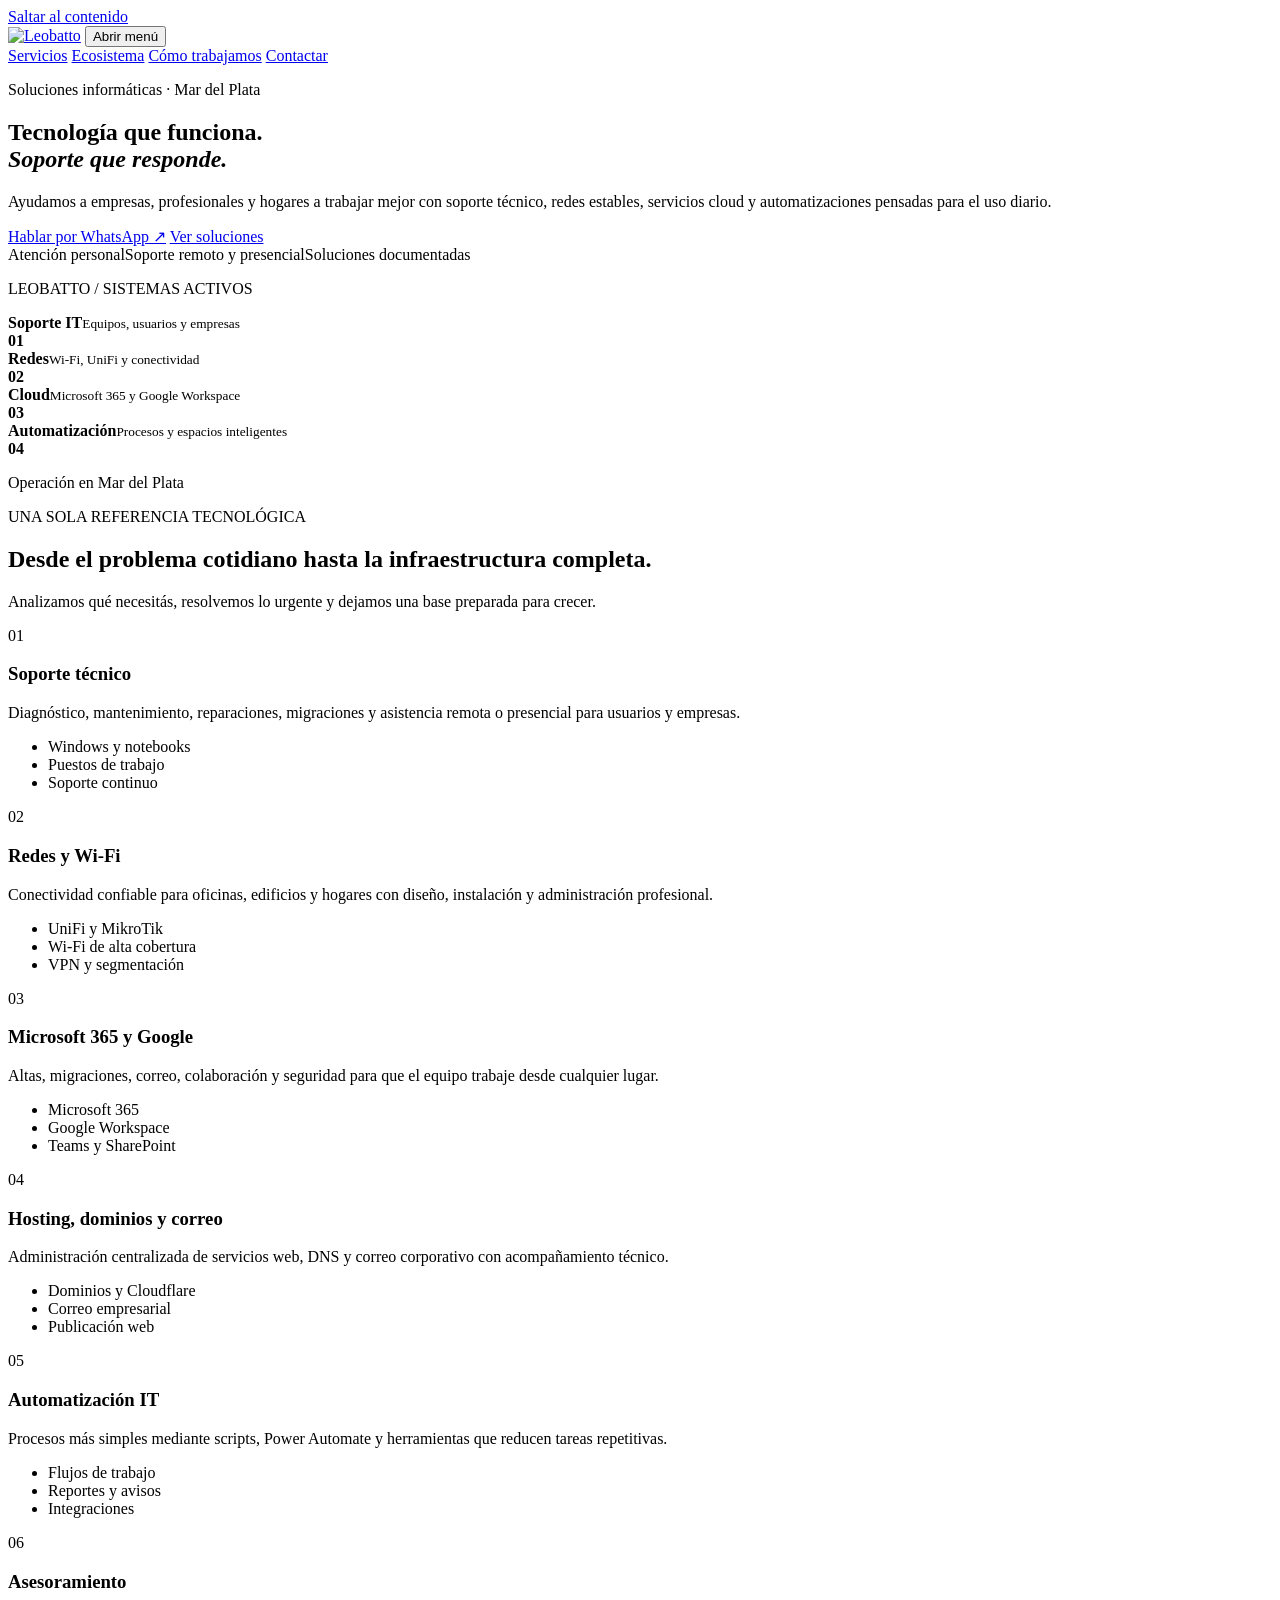
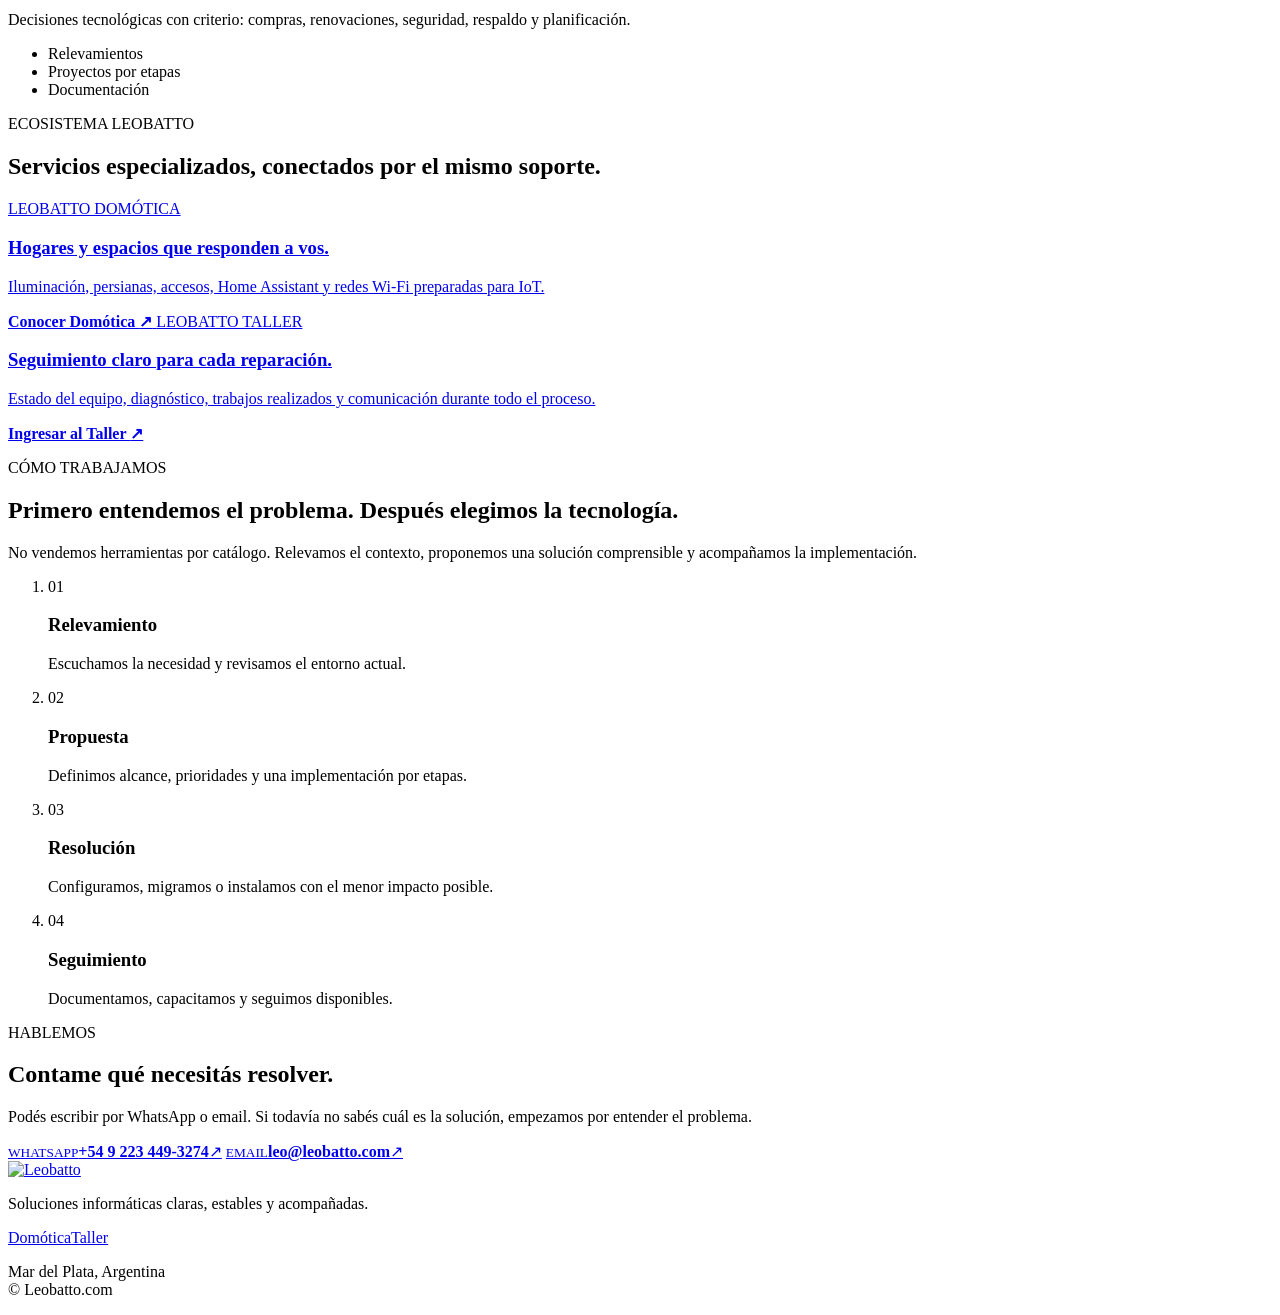
==== index.html @ 21439d36 "Initialize Leobatto.com website" ====
<!doctype html>
<html lang="es-AR">
<head>
  <meta charset="utf-8">
  <meta name="viewport" content="width=device-width, initial-scale=1">
  <title>Soporte informático en Mar del Plata | Leobatto.com</title>
  <meta name="description" content="Soporte informático, redes, Wi‑Fi, Microsoft 365, Google Workspace, hosting y automatización para empresas y profesionales en Mar del Plata.">
  <meta name="robots" content="index, follow, max-image-preview:large, max-snippet:-1">
  <meta name="theme-color" content="#07111f">
  <link rel="canonical" href="https://leobatto.com/">
  <meta property="og:locale" content="es_AR">
  <meta property="og:type" content="website">
  <meta property="og:site_name" content="Leobatto.com">
  <meta property="og:title" content="Soporte informático en Mar del Plata | Leobatto.com">
  <meta property="og:description" content="Soluciones IT claras, estables y acompañadas: soporte, redes, nube, seguridad y automatización.">
  <meta property="og:url" content="https://leobatto.com/">
  <link rel="icon" type="image/jpeg" href="/assets/logo-leobatto.jpg">
  <link rel="preconnect" href="https://fonts.googleapis.com">
  <link rel="preconnect" href="https://fonts.gstatic.com" crossorigin>
  <link href="https://fonts.googleapis.com/css2?family=Manrope:wght@400;500;600;700;800&family=Space+Grotesk:wght@500;600;700&display=swap" rel="stylesheet">
  <link rel="stylesheet" href="assets/styles.css">
  <script type="application/ld+json">
  {
    "@context":"https://schema.org",
    "@graph":[
      {
        "@type":"Organization",
        "@id":"https://leobatto.com/#organization",
        "name":"Leobatto.com Soluciones Informáticas",
        "url":"https://leobatto.com/",
        "logo":{"@type":"ImageObject","url":"https://leobatto.com/assets/logo-leobatto.jpg","width":516,"height":421},
        "email":"leo@leobatto.com",
        "telephone":"+54 9 223 449-3274",
        "areaServed":{"@type":"City","name":"Mar del Plata"},
        "contactPoint":{"@type":"ContactPoint","telephone":"+54 9 223 449-3274","email":"leo@leobatto.com","contactType":"soporte y ventas","availableLanguage":"Spanish"}
      },
      {
        "@type":"WebSite",
        "@id":"https://leobatto.com/#website",
        "url":"https://leobatto.com/",
        "name":"Leobatto.com",
        "inLanguage":"es-AR",
        "publisher":{"@id":"https://leobatto.com/#organization"}
      },
      {
        "@type":"Service",
        "@id":"https://leobatto.com/#it-service",
        "name":"Soporte informático y soluciones IT en Mar del Plata",
        "serviceType":["Soporte técnico","Redes y Wi-Fi","Microsoft 365","Google Workspace","Hosting y dominios","Automatización IT"],
        "provider":{"@id":"https://leobatto.com/#organization"},
        "areaServed":{"@type":"City","name":"Mar del Plata"}
      }
    ]
  }
  </script>
</head>
<body>
  <a class="skip-link" href="#contenido">Saltar al contenido</a>
  <header class="site-header">
    <a class="brand" href="#inicio" aria-label="Leobatto.com, inicio"><img src="assets/logo-leobatto.jpg" width="516" height="421" alt="Leobatto"></a>
    <button class="menu-button" type="button" aria-expanded="false" aria-controls="nav"><span></span><span></span><span></span><span class="sr-only">Abrir menú</span></button>
    <nav id="nav" aria-label="Navegación principal">
      <a href="#servicios">Servicios</a>
      <a href="#ecosistema">Ecosistema</a>
      <a href="#metodo">Cómo trabajamos</a>
      <a class="nav-contact" href="#contacto">Contactar</a>
    </nav>
  </header>

  <main id="contenido">
    <section class="hero" id="inicio">
      <div class="hero-grid" aria-hidden="true"></div>
      <div class="signal signal-one" aria-hidden="true"></div>
      <div class="signal signal-two" aria-hidden="true"></div>
      <div class="container hero-layout">
        <div class="hero-copy">
          <p class="eyebrow"><span></span> Soluciones informáticas · Mar del Plata</p>
          <h1>Tecnología que funciona.<br><em>Soporte que responde.</em></h1>
          <p>Ayudamos a empresas, profesionales y hogares a trabajar mejor con soporte técnico, redes estables, servicios cloud y automatizaciones pensadas para el uso diario.</p>
          <div class="hero-actions">
            <a class="button primary" href="https://wa.me/5492234493274?text=Hola%20Leo%2C%20necesito%20asesoramiento%20inform%C3%A1tico." target="_blank" rel="noopener noreferrer">Hablar por WhatsApp <span>↗</span></a>
            <a class="button secondary" href="#servicios">Ver soluciones</a>
          </div>
          <div class="hero-trust"><span>Atención personal</span><span>Soporte remoto y presencial</span><span>Soluciones documentadas</span></div>
        </div>
        <aside class="status-panel" aria-label="Áreas de servicio">
          <p class="panel-label">LEOBATTO / SISTEMAS ACTIVOS</p>
          <div class="status-row"><span class="status-dot"></span><div><strong>Soporte IT</strong><small>Equipos, usuarios y empresas</small></div><b>01</b></div>
          <div class="status-row"><span class="status-dot"></span><div><strong>Redes</strong><small>Wi‑Fi, UniFi y conectividad</small></div><b>02</b></div>
          <div class="status-row"><span class="status-dot"></span><div><strong>Cloud</strong><small>Microsoft 365 y Google Workspace</small></div><b>03</b></div>
          <div class="status-row"><span class="status-dot"></span><div><strong>Automatización</strong><small>Procesos y espacios inteligentes</small></div><b>04</b></div>
          <p class="panel-footer"><span></span> Operación en Mar del Plata</p>
        </aside>
      </div>
    </section>

    <section class="section services" id="servicios">
      <div class="container">
        <div class="section-heading"><p class="eyebrow dark">UNA SOLA REFERENCIA TECNOLÓGICA</p><h2>Desde el problema cotidiano hasta la infraestructura completa.</h2><p>Analizamos qué necesitás, resolvemos lo urgente y dejamos una base preparada para crecer.</p></div>
        <div class="service-grid">
          <article class="service-card featured"><span>01</span><h3>Soporte técnico</h3><p>Diagnóstico, mantenimiento, reparaciones, migraciones y asistencia remota o presencial para usuarios y empresas.</p><ul><li>Windows y notebooks</li><li>Puestos de trabajo</li><li>Soporte continuo</li></ul></article>
          <article class="service-card"><span>02</span><h3>Redes y Wi‑Fi</h3><p>Conectividad confiable para oficinas, edificios y hogares con diseño, instalación y administración profesional.</p><ul><li>UniFi y MikroTik</li><li>Wi‑Fi de alta cobertura</li><li>VPN y segmentación</li></ul></article>
          <article class="service-card"><span>03</span><h3>Microsoft 365 y Google</h3><p>Altas, migraciones, correo, colaboración y seguridad para que el equipo trabaje desde cualquier lugar.</p><ul><li>Microsoft 365</li><li>Google Workspace</li><li>Teams y SharePoint</li></ul></article>
          <article class="service-card"><span>04</span><h3>Hosting, dominios y correo</h3><p>Administración centralizada de servicios web, DNS y correo corporativo con acompañamiento técnico.</p><ul><li>Dominios y Cloudflare</li><li>Correo empresarial</li><li>Publicación web</li></ul></article>
          <article class="service-card"><span>05</span><h3>Automatización IT</h3><p>Procesos más simples mediante scripts, Power Automate y herramientas que reducen tareas repetitivas.</p><ul><li>Flujos de trabajo</li><li>Reportes y avisos</li><li>Integraciones</li></ul></article>
          <article class="service-card"><span>06</span><h3>Asesoramiento</h3><p>Decisiones tecnológicas con criterio: compras, renovaciones, seguridad, respaldo y planificación.</p><ul><li>Relevamientos</li><li>Proyectos por etapas</li><li>Documentación</li></ul></article>
        </div>
      </div>
    </section>

    <section class="section ecosystem" id="ecosistema">
      <div class="container">
        <div class="section-heading light"><p class="eyebrow">ECOSISTEMA LEOBATTO</p><h2>Servicios especializados, conectados por el mismo soporte.</h2></div>
        <div class="ecosystem-grid">
          <a class="ecosystem-card smart" href="https://domotica.leobatto.com/">
            <span class="ecosystem-tag">LEOBATTO DOMÓTICA</span>
            <h3>Hogares y espacios que responden a vos.</h3>
            <p>Iluminación, persianas, accesos, Home Assistant y redes Wi‑Fi preparadas para IoT.</p>
            <strong>Conocer Domótica <span>↗</span></strong>
          </a>
          <a class="ecosystem-card repair" href="https://taller.leobatto.com/">
            <span class="ecosystem-tag">LEOBATTO TALLER</span>
            <h3>Seguimiento claro para cada reparación.</h3>
            <p>Estado del equipo, diagnóstico, trabajos realizados y comunicación durante todo el proceso.</p>
            <strong>Ingresar al Taller <span>↗</span></strong>
          </a>
        </div>
      </div>
    </section>

    <section class="section method" id="metodo">
      <div class="container method-layout">
        <div><p class="eyebrow dark">CÓMO TRABAJAMOS</p><h2>Primero entendemos el problema. Después elegimos la tecnología.</h2><p>No vendemos herramientas por catálogo. Relevamos el contexto, proponemos una solución comprensible y acompañamos la implementación.</p></div>
        <ol class="steps">
          <li><span>01</span><div><h3>Relevamiento</h3><p>Escuchamos la necesidad y revisamos el entorno actual.</p></div></li>
          <li><span>02</span><div><h3>Propuesta</h3><p>Definimos alcance, prioridades y una implementación por etapas.</p></div></li>
          <li><span>03</span><div><h3>Resolución</h3><p>Configuramos, migramos o instalamos con el menor impacto posible.</p></div></li>
          <li><span>04</span><div><h3>Seguimiento</h3><p>Documentamos, capacitamos y seguimos disponibles.</p></div></li>
        </ol>
      </div>
    </section>

    <section class="contact" id="contacto">
      <div class="container contact-layout">
        <div><p class="eyebrow">HABLEMOS</p><h2>Contame qué necesitás resolver.</h2><p>Podés escribir por WhatsApp o email. Si todavía no sabés cuál es la solución, empezamos por entender el problema.</p></div>
        <div class="contact-actions">
          <a class="contact-link" href="https://wa.me/5492234493274?text=Hola%20Leo%2C%20necesito%20asesoramiento%20inform%C3%A1tico." target="_blank" rel="noopener noreferrer"><small>WHATSAPP</small><strong>+54 9 223 449-3274</strong><span>↗</span></a>
          <a class="contact-link" href="mailto:leo@leobatto.com"><small>EMAIL</small><strong>leo@leobatto.com</strong><span>↗</span></a>
        </div>
      </div>
    </section>
  </main>

  <footer><div class="container footer-grid"><a class="brand" href="#inicio"><img src="assets/logo-leobatto.jpg" width="516" height="421" alt="Leobatto"></a><p>Soluciones informáticas claras, estables y acompañadas.</p><div><a href="https://domotica.leobatto.com/">Domótica</a><a href="https://taller.leobatto.com/">Taller</a></div><p>Mar del Plata, Argentina<br>© <span id="year"></span> Leobatto.com</p></div></footer>
  <script src="assets/app.js" defer></script>
</body>
</html>
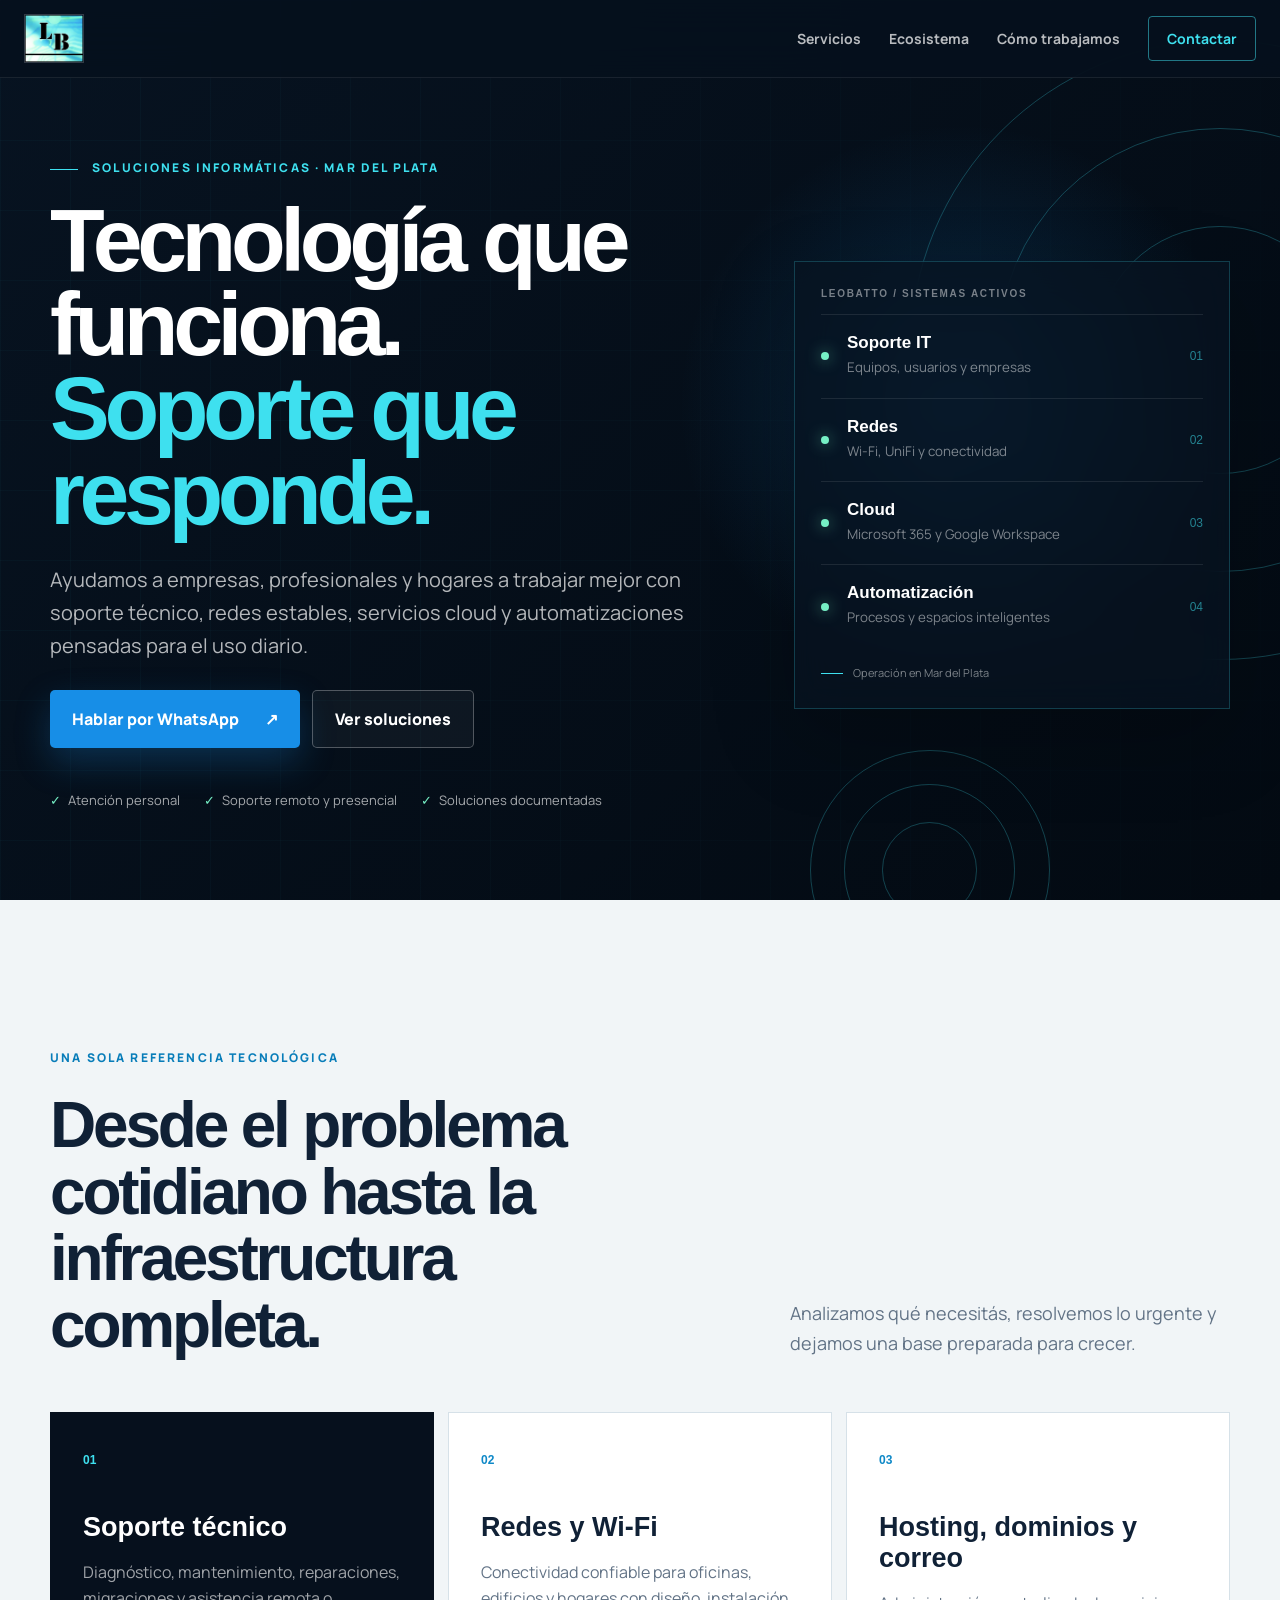
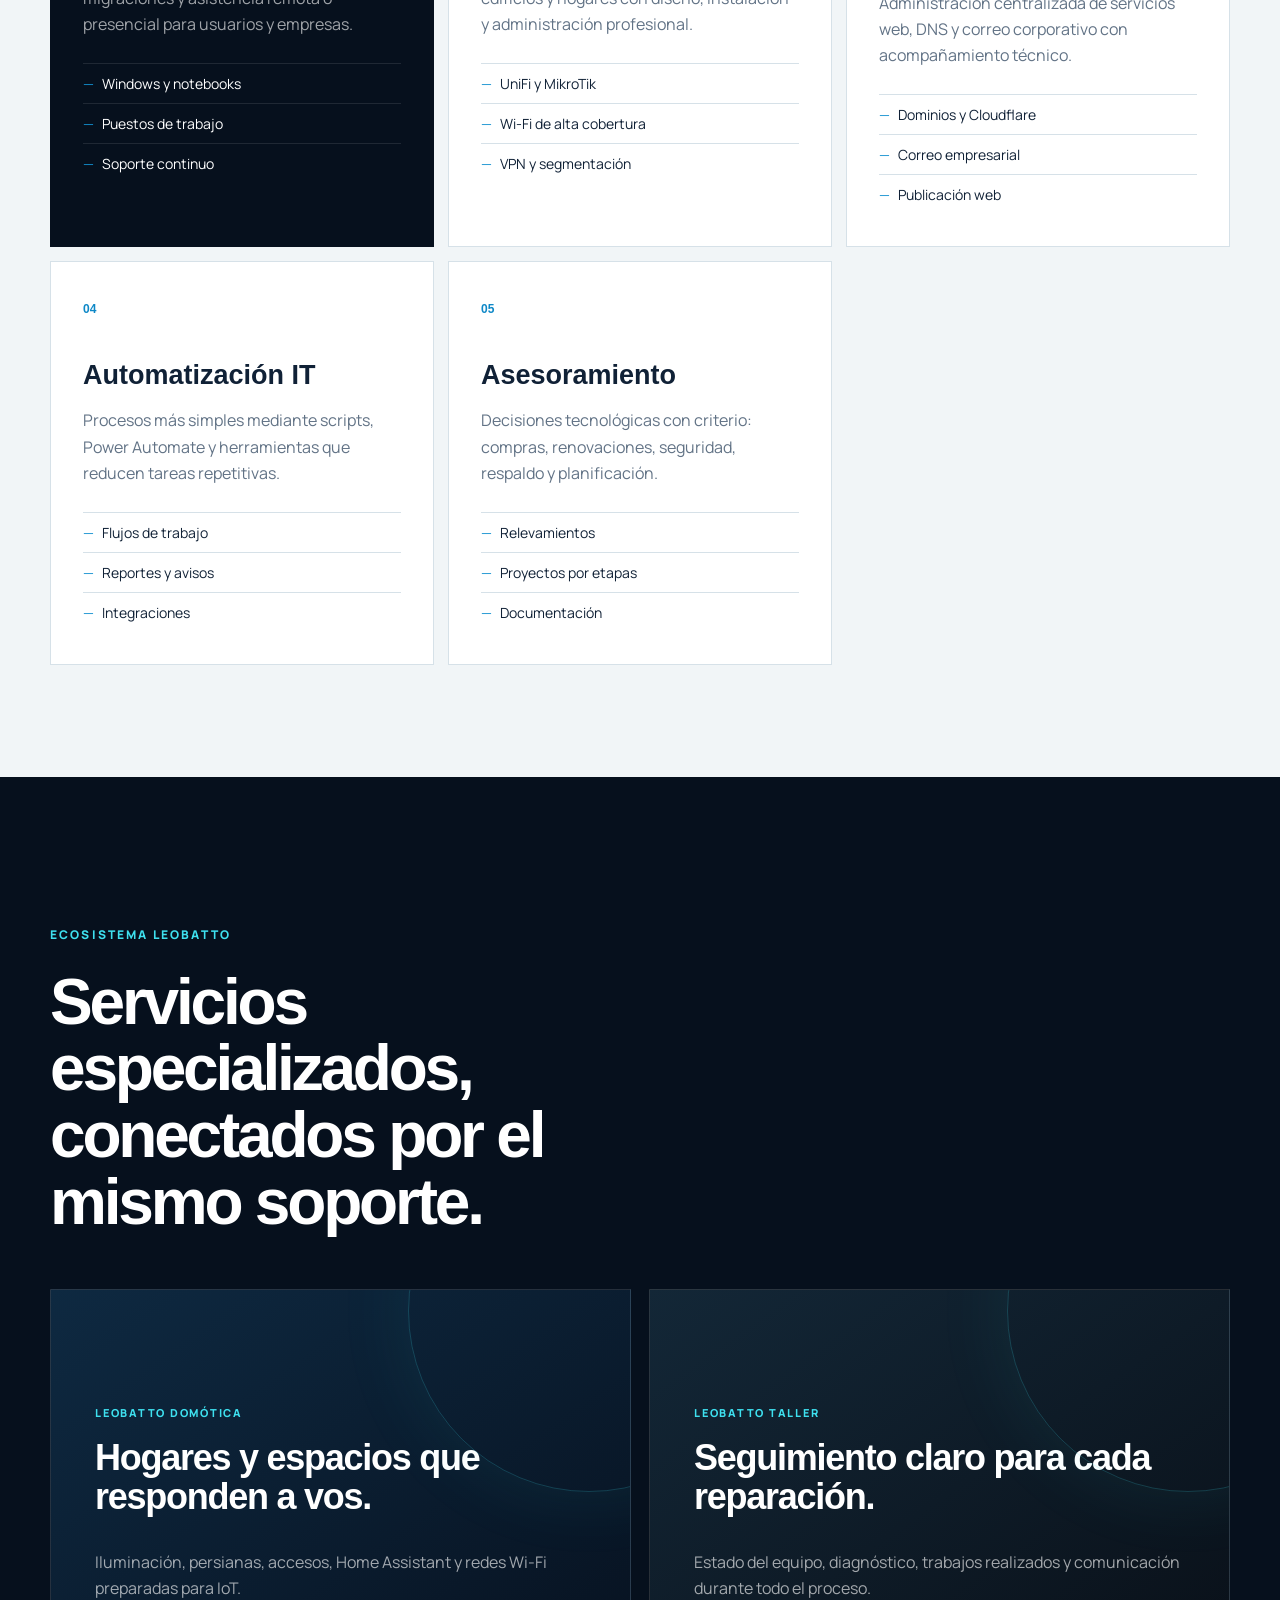
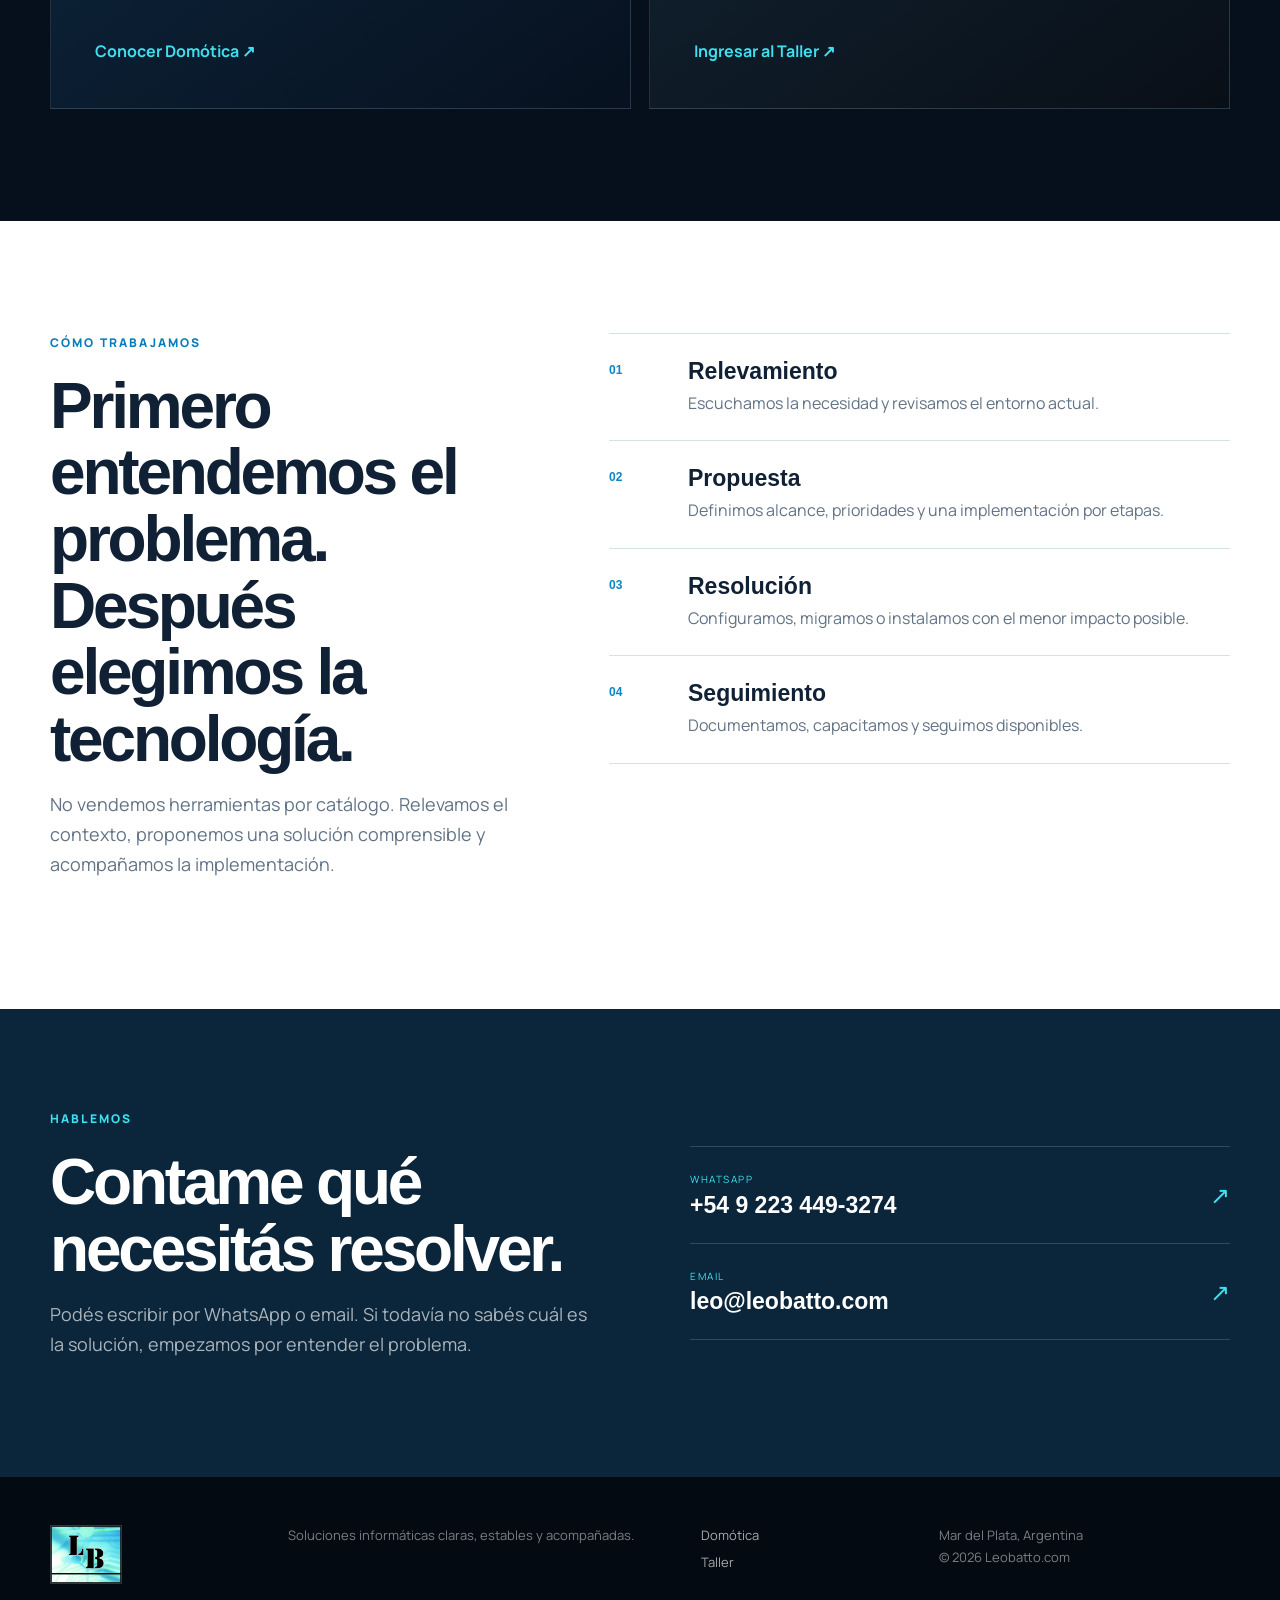
==== commit 96130707: "Remove Microsoft 365 and Google service section" ====
--- a/index.html
+++ b/index.html
@@ -100,10 +100,9 @@
         <div class="service-grid">
           <article class="service-card featured"><span>01</span><h3>Soporte técnico</h3><p>Diagnóstico, mantenimiento, reparaciones, migraciones y asistencia remota o presencial para usuarios y empresas.</p><ul><li>Windows y notebooks</li><li>Puestos de trabajo</li><li>Soporte continuo</li></ul></article>
           <article class="service-card"><span>02</span><h3>Redes y Wi‑Fi</h3><p>Conectividad confiable para oficinas, edificios y hogares con diseño, instalación y administración profesional.</p><ul><li>UniFi y MikroTik</li><li>Wi‑Fi de alta cobertura</li><li>VPN y segmentación</li></ul></article>
-          <article class="service-card"><span>03</span><h3>Microsoft 365 y Google</h3><p>Altas, migraciones, correo, colaboración y seguridad para que el equipo trabaje desde cualquier lugar.</p><ul><li>Microsoft 365</li><li>Google Workspace</li><li>Teams y SharePoint</li></ul></article>
-          <article class="service-card"><span>04</span><h3>Hosting, dominios y correo</h3><p>Administración centralizada de servicios web, DNS y correo corporativo con acompañamiento técnico.</p><ul><li>Dominios y Cloudflare</li><li>Correo empresarial</li><li>Publicación web</li></ul></article>
-          <article class="service-card"><span>05</span><h3>Automatización IT</h3><p>Procesos más simples mediante scripts, Power Automate y herramientas que reducen tareas repetitivas.</p><ul><li>Flujos de trabajo</li><li>Reportes y avisos</li><li>Integraciones</li></ul></article>
-          <article class="service-card"><span>06</span><h3>Asesoramiento</h3><p>Decisiones tecnológicas con criterio: compras, renovaciones, seguridad, respaldo y planificación.</p><ul><li>Relevamientos</li><li>Proyectos por etapas</li><li>Documentación</li></ul></article>
+          <article class="service-card"><span>03</span><h3>Hosting, dominios y correo</h3><p>Administración centralizada de servicios web, DNS y correo corporativo con acompañamiento técnico.</p><ul><li>Dominios y Cloudflare</li><li>Correo empresarial</li><li>Publicación web</li></ul></article>
+          <article class="service-card"><span>04</span><h3>Automatización IT</h3><p>Procesos más simples mediante scripts, Power Automate y herramientas que reducen tareas repetitivas.</p><ul><li>Flujos de trabajo</li><li>Reportes y avisos</li><li>Integraciones</li></ul></article>
+          <article class="service-card"><span>05</span><h3>Asesoramiento</h3><p>Decisiones tecnológicas con criterio: compras, renovaciones, seguridad, respaldo y planificación.</p><ul><li>Relevamientos</li><li>Proyectos por etapas</li><li>Documentación</li></ul></article>
         </div>
       </div>
     </section>
--- a/assets/styles.css
+++ b/assets/styles.css
@@ -0,0 +1,12 @@
+:root{--navy:#06101d;--navy-2:#0a1929;--ink:#102136;--blue:#178ee7;--cyan:#3ee0ef;--mint:#76efc5;--paper:#f1f5f7;--white:#f8fbfd;--muted:#627386;--line:#d6e1e8;--font:'Manrope',sans-serif;--display:'Space Grotesk',sans-serif;--shadow:0 24px 70px rgba(7,25,42,.14)}
+*{box-sizing:border-box}html{scroll-behavior:smooth;scroll-padding-top:82px}body{margin:0;font:16px/1.65 var(--font);color:var(--ink);background:var(--paper);overflow-x:hidden}img{display:block;max-width:100%}a{color:inherit;text-decoration:none}button{font:inherit}.container{width:min(1180px,calc(100% - 48px));margin-inline:auto}.sr-only{position:absolute;width:1px;height:1px;margin:-1px;overflow:hidden;clip:rect(0,0,0,0);white-space:nowrap}.skip-link{position:fixed;top:-80px;left:16px;z-index:999;background:#fff;color:#000;padding:10px 16px}.skip-link:focus{top:12px}
+.site-header{height:78px;position:fixed;z-index:100;inset:0 0 auto;display:flex;align-items:center;justify-content:space-between;padding:0 max(24px,calc((100vw - 1320px)/2));background:rgba(6,16,29,.88);backdrop-filter:blur(18px);border-bottom:1px solid rgba(255,255,255,.08);color:#fff}.brand img{width:60px;height:auto;border:1px solid rgba(255,255,255,.18)}.site-header nav{display:flex;gap:28px;align-items:center;font-size:14px;font-weight:700}.site-header nav>a:not(.nav-contact){color:rgba(255,255,255,.72)}.site-header nav>a:hover{color:#fff}.nav-contact{padding:10px 18px;border:1px solid rgba(62,224,239,.5);border-radius:4px;color:var(--cyan)}.menu-button{display:none;background:none;border:0;padding:8px}.menu-button>span:not(.sr-only){display:block;width:24px;height:2px;background:#fff;margin:5px}
+.hero{min-height:800px;height:100svh;display:flex;align-items:center;position:relative;overflow:hidden;background:radial-gradient(circle at 75% 45%,rgba(23,142,231,.22),transparent 26%),linear-gradient(135deg,#071321,#030a12);color:#fff}.hero-grid{position:absolute;inset:0;opacity:.16;background-image:linear-gradient(rgba(62,224,239,.2) 1px,transparent 1px),linear-gradient(90deg,rgba(62,224,239,.2) 1px,transparent 1px);background-size:70px 70px;mask-image:linear-gradient(90deg,#000,rgba(0,0,0,.2))}.signal{position:absolute;border:1px solid rgba(62,224,239,.26);border-radius:50%}.signal:before,.signal:after{content:'';position:absolute;inset:14%;border:inherit;border-radius:inherit}.signal:after{inset:30%}.signal-one{width:620px;height:620px;right:-250px;top:40px}.signal-two{width:240px;height:240px;right:18%;bottom:-90px}.hero-layout{position:relative;display:grid;grid-template-columns:1.2fr .8fr;gap:90px;align-items:center;padding-top:70px}.eyebrow{font-size:12px;font-weight:800;letter-spacing:.18em;color:var(--cyan);text-transform:uppercase;margin:0 0 20px}.eyebrow>span{display:inline-block;width:28px;height:1px;background:currentColor;vertical-align:middle;margin-right:10px}.eyebrow.dark{color:#087db9}.hero h1{font:600 clamp(3.7rem,7vw,6.6rem)/.94 var(--display);letter-spacing:-.06em;margin:0;max-width:850px}.hero h1 em{font-style:normal;color:var(--cyan)}.hero-copy>p:not(.eyebrow){max-width:680px;color:rgba(255,255,255,.7);font-size:20px;margin:28px 0}.hero-actions{display:flex;gap:12px;flex-wrap:wrap}.button{display:inline-flex;align-items:center;justify-content:center;gap:26px;padding:15px 22px;border-radius:5px;font-weight:800}.button.primary{background:var(--blue);box-shadow:0 14px 35px rgba(23,142,231,.25)}.button.secondary{border:1px solid rgba(255,255,255,.28);background:rgba(255,255,255,.04)}.hero-trust{display:flex;gap:24px;flex-wrap:wrap;margin-top:42px;color:rgba(255,255,255,.64);font-size:13px}.hero-trust span:before{content:'✓';color:var(--mint);margin-right:7px}.status-panel{background:rgba(7,19,33,.74);border:1px solid rgba(62,224,239,.22);padding:26px;backdrop-filter:blur(18px);box-shadow:0 30px 80px rgba(0,0,0,.2)}.panel-label{font:700 10px var(--display);letter-spacing:.17em;color:rgba(255,255,255,.46);margin:0 0 15px}.status-row{display:grid;grid-template-columns:12px 1fr auto;gap:14px;align-items:center;padding:18px 0;border-top:1px solid rgba(255,255,255,.09)}.status-dot{width:8px;height:8px;border-radius:50%;background:var(--mint);box-shadow:0 0 15px rgba(118,239,197,.65)}.status-row strong{display:block;font:600 17px var(--display)}.status-row small{color:rgba(255,255,255,.48)}.status-row b{font:500 12px var(--display);color:rgba(62,224,239,.55)}.panel-footer{font-size:11px;color:rgba(255,255,255,.48);margin:16px 0 0}.panel-footer span{display:inline-block;width:22px;height:1px;background:var(--cyan);vertical-align:middle;margin-right:8px}
+.section{padding:112px 0}.section-heading{display:grid;grid-template-columns:1.2fr .8fr;gap:80px;align-items:end;margin-bottom:54px}.section-heading .eyebrow{grid-column:1/-1;margin-bottom:-56px}.section-heading h2,.method h2,.contact h2{font:600 clamp(2.5rem,5vw,4.6rem)/1.04 var(--display);letter-spacing:-.05em;margin:0}.section-heading>p:last-child{color:var(--muted);font-size:18px;margin:0}.service-grid{display:grid;grid-template-columns:repeat(3,1fr);gap:14px}.service-card{background:#fff;border:1px solid var(--line);padding:32px;min-height:360px;position:relative;transition:.25s}.service-card:hover{transform:translateY(-4px);box-shadow:var(--shadow);border-color:#a9cfe2}.service-card.featured{background:var(--navy);color:#fff;border-color:var(--navy)}.service-card>span{font:600 12px var(--display);color:#0e88c7}.featured>span{color:var(--cyan)}.service-card h3{font:600 27px var(--display);margin:40px 0 14px}.service-card p{color:var(--muted)}.featured p{color:rgba(255,255,255,.62)}.service-card ul{list-style:none;padding:0;margin:25px 0 0}.service-card li{padding:8px 0;border-top:1px solid var(--line);font-size:14px}.featured li{border-color:rgba(255,255,255,.1)}.service-card li:before{content:'—';color:#1390d0;margin-right:8px}
+.ecosystem{background:var(--navy);color:#fff}.section-heading.light>p:last-child{color:rgba(255,255,255,.6)}.ecosystem-grid{display:grid;grid-template-columns:1fr 1fr;gap:18px}.ecosystem-card{min-height:420px;padding:44px;position:relative;overflow:hidden;border:1px solid rgba(255,255,255,.12);display:flex;flex-direction:column;justify-content:flex-end}.ecosystem-card:before{content:'';position:absolute;width:360px;height:360px;border:1px solid rgba(62,224,239,.2);border-radius:50%;right:-140px;top:-160px;box-shadow:0 0 80px rgba(62,224,239,.08)}.ecosystem-card.smart{background:linear-gradient(145deg,#0e2941,#07111f)}.ecosystem-card.repair{background:linear-gradient(145deg,#132737,#090f17)}.ecosystem-tag{font-size:11px;font-weight:800;letter-spacing:.16em;color:var(--cyan)}.ecosystem-card h3{font:600 36px/1.1 var(--display);letter-spacing:-.035em;max-width:500px;margin:16px 0}.ecosystem-card p{color:rgba(255,255,255,.62);max-width:520px}.ecosystem-card strong{margin-top:20px;color:var(--cyan)}
+.method{background:#fff}.method-layout{display:grid;grid-template-columns:.85fr 1.15fr;gap:100px}.method-layout>div>p:last-child{color:var(--muted);font-size:18px}.steps{list-style:none;margin:0;padding:0;border-top:1px solid var(--line)}.steps li{display:grid;grid-template-columns:55px 1fr;gap:24px;padding:24px 0;border-bottom:1px solid var(--line)}.steps>li>span{font:600 12px var(--display);color:#0d86c5;padding-top:5px}.steps h3{font:600 23px var(--display);margin:0 0 5px}.steps p{margin:0;color:var(--muted)}
+.contact{padding:100px 0;background:#0b263b;color:#fff}.contact-layout{display:grid;grid-template-columns:1fr 1fr;gap:100px;align-items:center}.contact-layout>div:first-child>p:last-child{color:rgba(255,255,255,.65);font-size:18px}.contact-actions{border-top:1px solid rgba(255,255,255,.16)}.contact-link{display:grid;grid-template-columns:1fr auto;gap:4px;padding:24px 0;border-bottom:1px solid rgba(255,255,255,.16);position:relative}.contact-link small{grid-column:1;font-size:10px;letter-spacing:.15em;color:var(--cyan)}.contact-link strong{font:600 23px var(--display)}.contact-link>span{grid-row:1/3;grid-column:2;align-self:center;font-size:24px;color:var(--cyan)}
+footer{padding:48px 0;background:#030a11;color:#fff}.footer-grid{display:grid;grid-template-columns:.7fr 1.3fr .7fr 1fr;gap:35px;align-items:start}.footer-grid .brand img{width:72px}.footer-grid p{margin:0;color:rgba(255,255,255,.48);font-size:13px}.footer-grid>div{display:flex;flex-direction:column;gap:5px;color:rgba(255,255,255,.65);font-size:13px}
+@media(max-width:980px){.site-header nav{display:none;position:absolute;top:78px;left:16px;right:16px;padding:20px;flex-direction:column;align-items:stretch;background:rgba(6,16,29,.98);border:1px solid rgba(255,255,255,.1)}.site-header nav.open{display:flex}.menu-button{display:block}.hero{height:auto;min-height:900px}.hero-layout,.section-heading,.method-layout,.contact-layout{grid-template-columns:1fr;gap:46px}.hero-layout{padding:150px 0 90px}.status-panel{max-width:620px}.section-heading .eyebrow{grid-column:auto;margin-bottom:-22px}.service-grid{grid-template-columns:1fr 1fr}.footer-grid{grid-template-columns:1fr 1fr}}
+@media(max-width:680px){.container{width:min(100% - 32px,1180px)}.site-header{height:68px;padding:0 16px}.site-header nav{top:68px}.brand img{width:52px}.hero-layout{padding:120px 0 70px}.hero h1{font-size:3.2rem}.hero-copy>p:not(.eyebrow){font-size:17px}.button{width:100%}.hero-trust{flex-direction:column;gap:7px}.status-panel{padding:20px}.section{padding:76px 0}.service-grid,.ecosystem-grid{grid-template-columns:1fr}.service-card{min-height:auto}.ecosystem-card{min-height:390px;padding:32px}.ecosystem-card h3{font-size:30px}.contact{padding:76px 0}.contact-link strong{font-size:18px}.footer-grid{grid-template-columns:1fr}}
+@media(prefers-reduced-motion:reduce){html{scroll-behavior:auto}*,*:before,*:after{transition:none!important}}
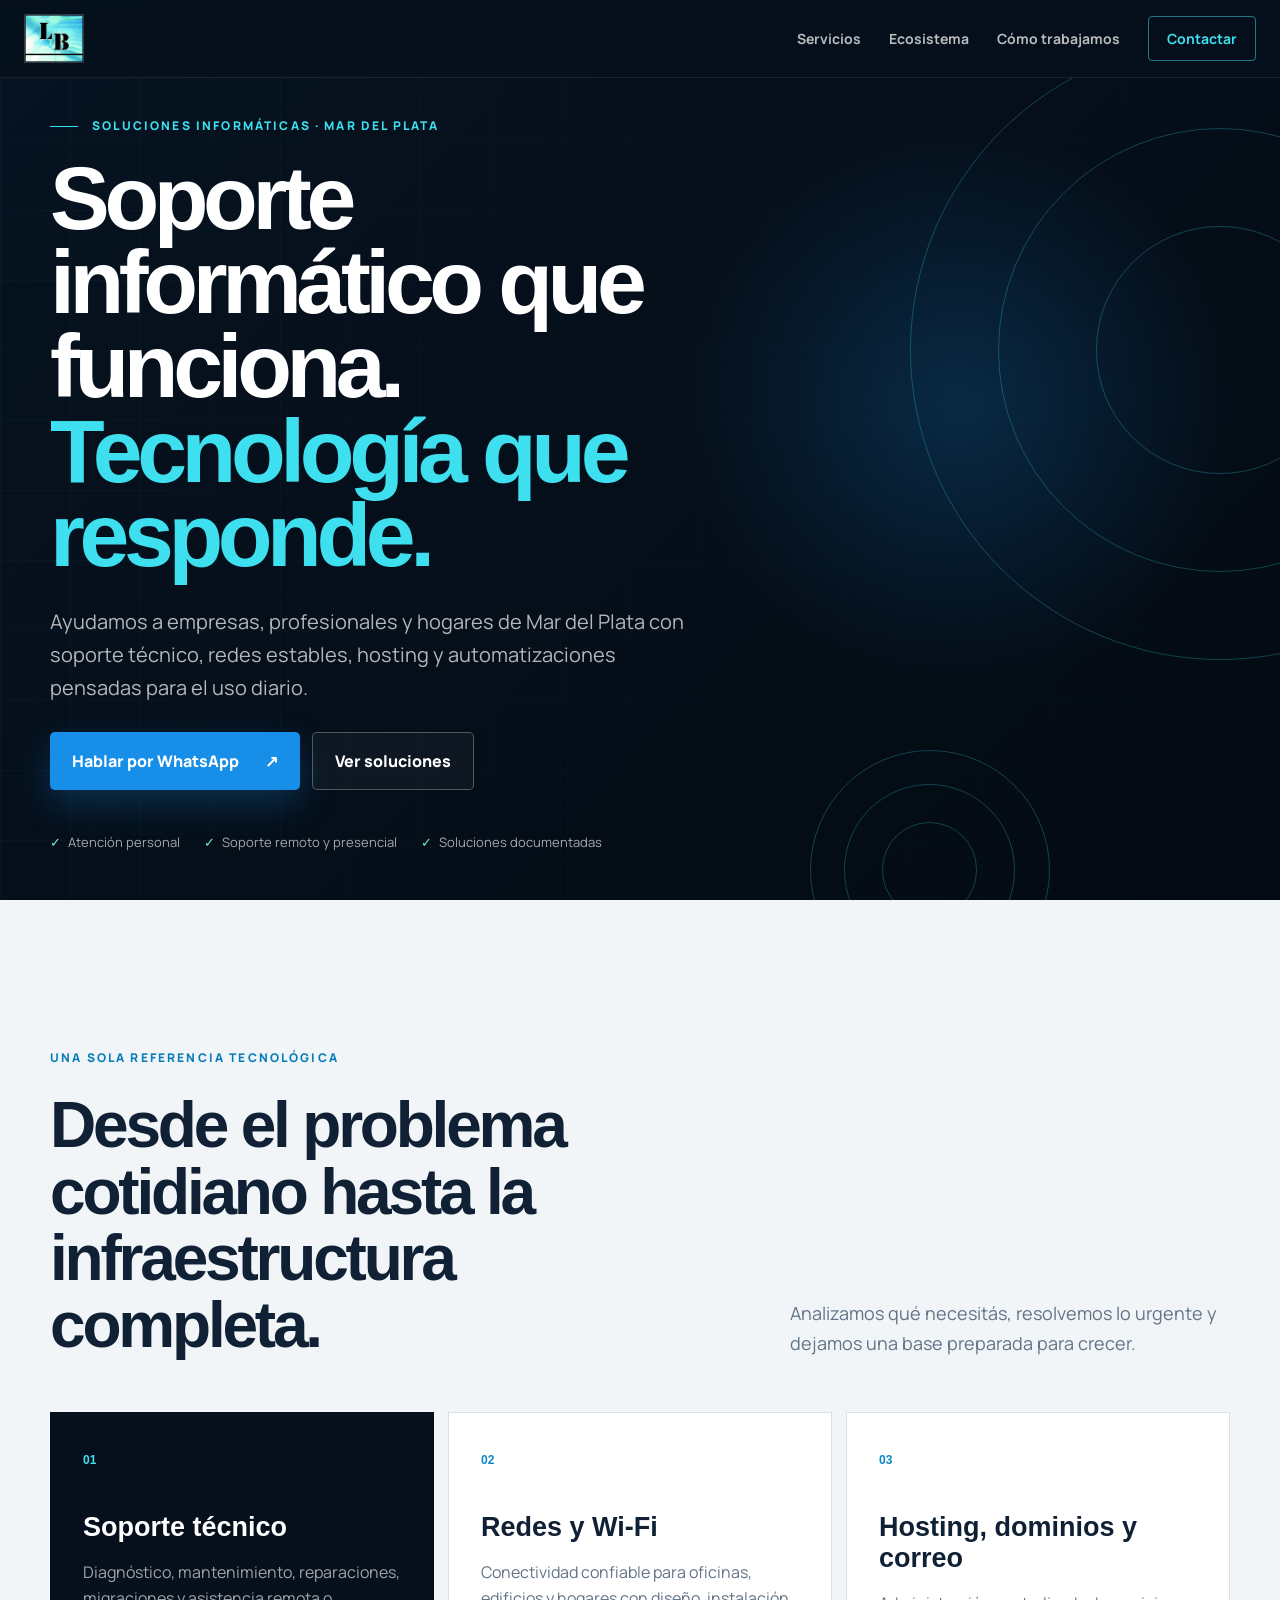
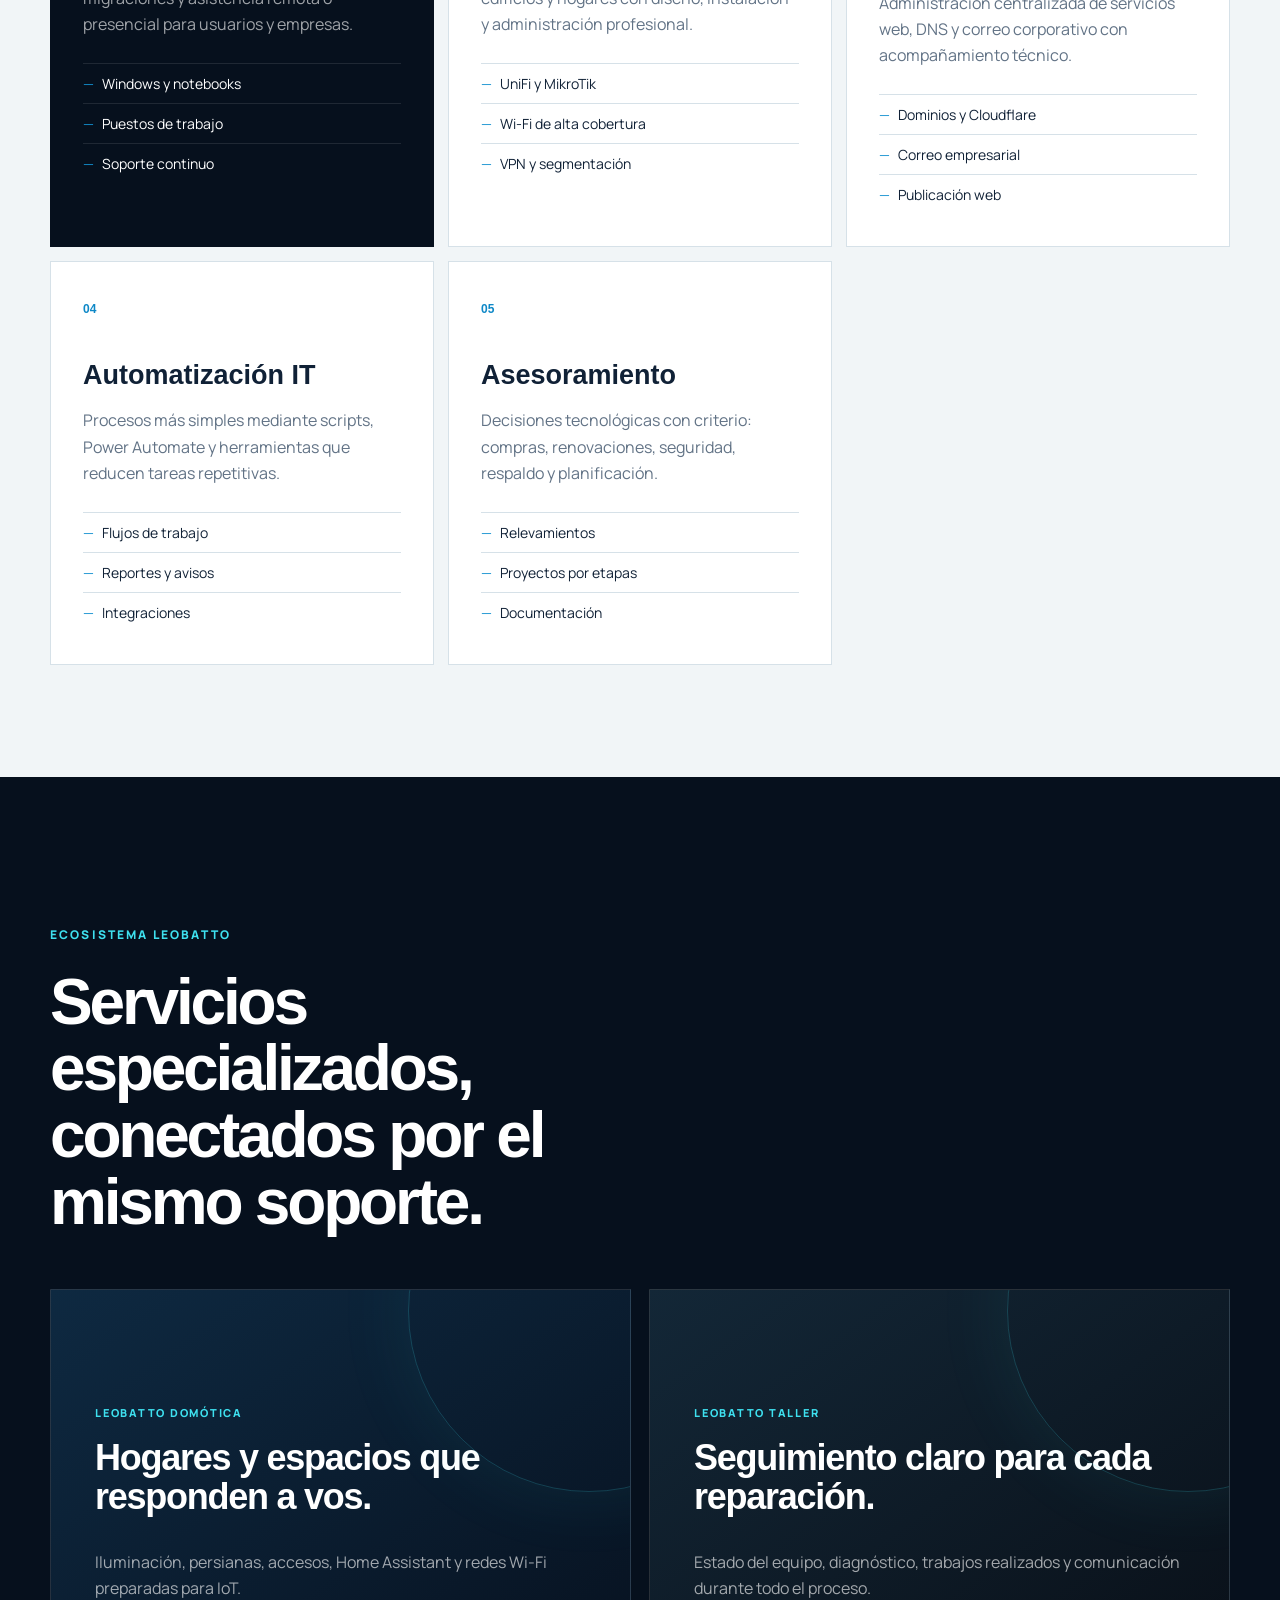
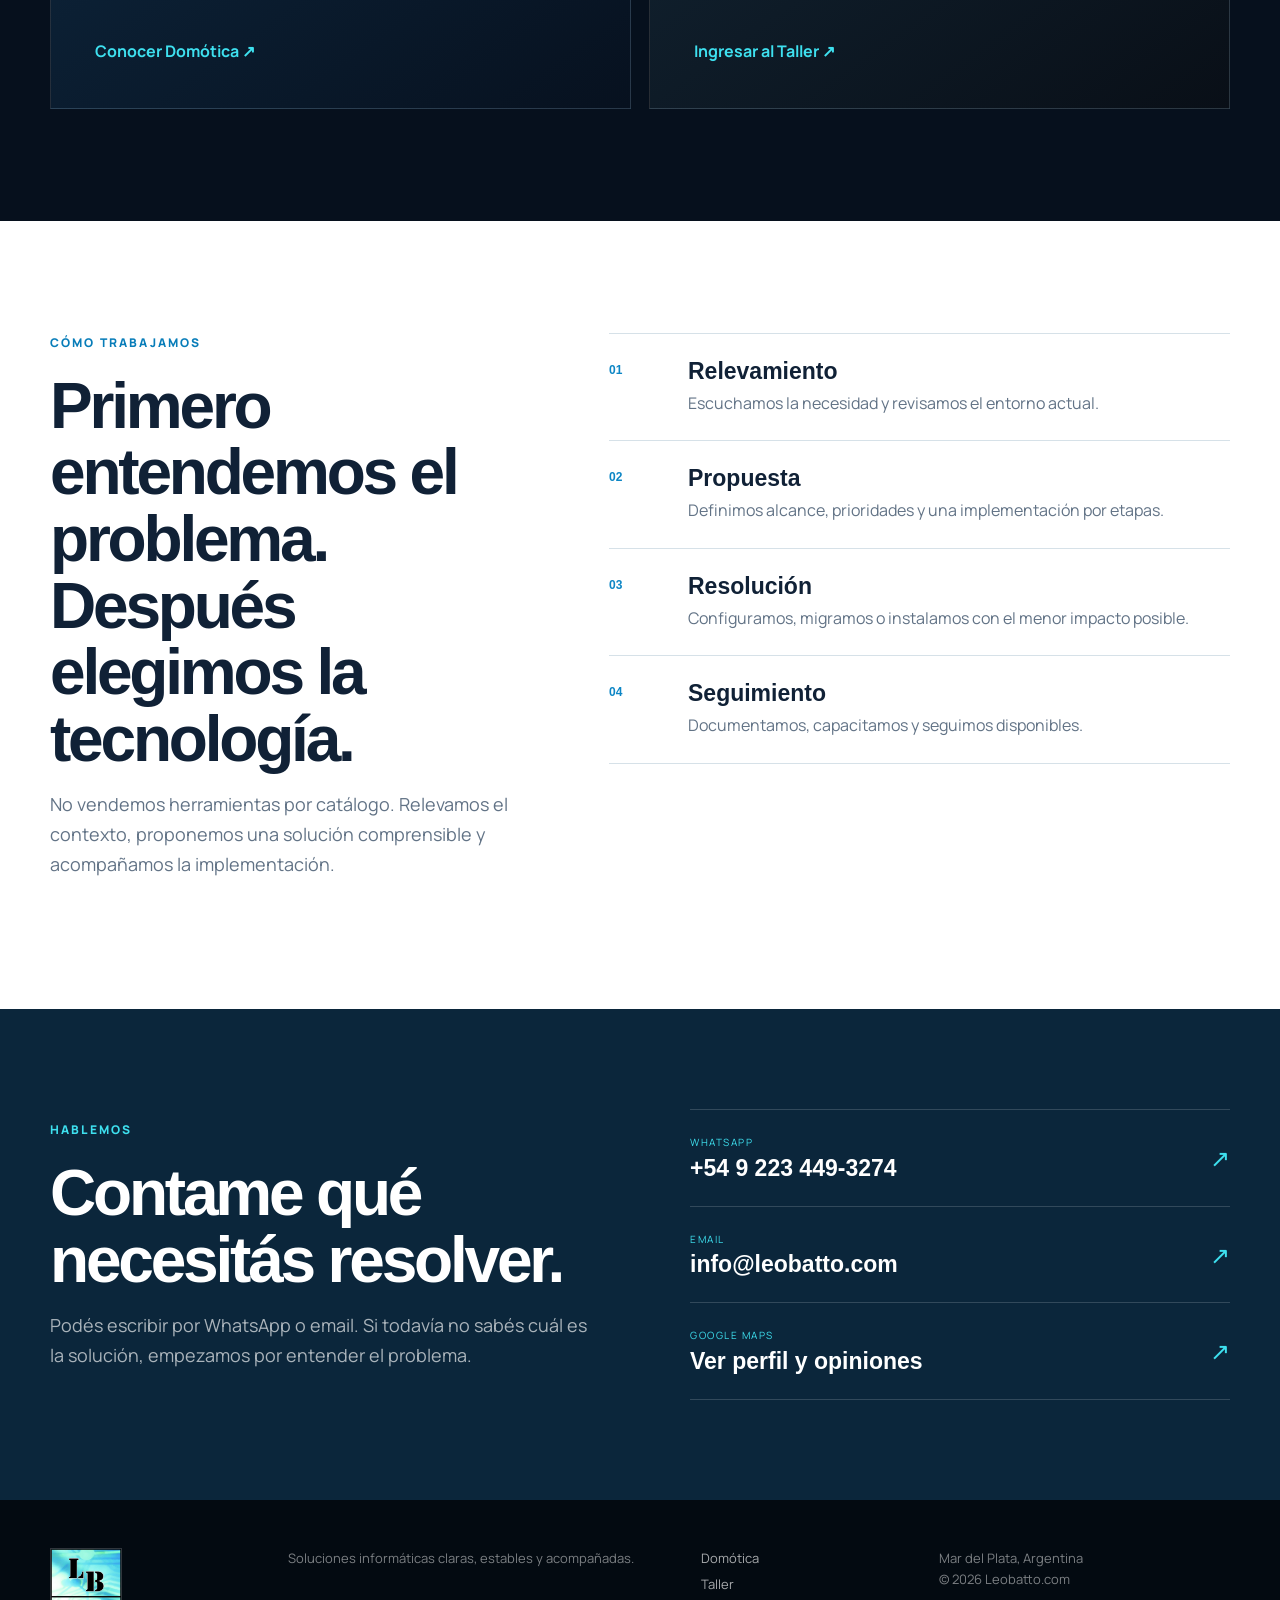
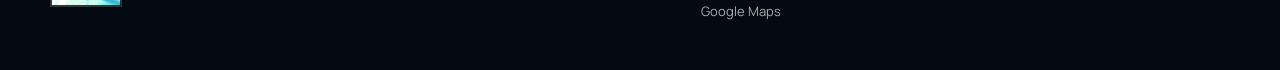
==== commit 2cd9146a: "Improve local SEO and integrate Google Maps" ====
--- a/index.html
+++ b/index.html
@@ -3,17 +3,24 @@
 <head>
   <meta charset="utf-8">
   <meta name="viewport" content="width=device-width, initial-scale=1">
-  <title>Soporte informático en Mar del Plata | Leobatto.com</title>
-  <meta name="description" content="Soporte informático, redes, Wi‑Fi, Microsoft 365, Google Workspace, hosting y automatización para empresas y profesionales en Mar del Plata.">
+  <title>Soporte informático en Mar del Plata | Leobatto</title>
+  <meta name="description" content="Soporte informático en Mar del Plata para empresas, profesionales y hogares. Redes, Wi‑Fi, hosting, dominios, automatización y asistencia técnica.">
   <meta name="robots" content="index, follow, max-image-preview:large, max-snippet:-1">
   <meta name="theme-color" content="#07111f">
   <link rel="canonical" href="https://leobatto.com/">
+  <link rel="alternate" hreflang="es-AR" href="https://leobatto.com/">
+  <link rel="alternate" hreflang="x-default" href="https://leobatto.com/">
+  <meta name="geo.region" content="AR-B">
+  <meta name="geo.placename" content="Mar del Plata">
   <meta property="og:locale" content="es_AR">
   <meta property="og:type" content="website">
   <meta property="og:site_name" content="Leobatto.com">
-  <meta property="og:title" content="Soporte informático en Mar del Plata | Leobatto.com">
-  <meta property="og:description" content="Soluciones IT claras, estables y acompañadas: soporte, redes, nube, seguridad y automatización.">
+  <meta property="og:title" content="Soporte informático en Mar del Plata | Leobatto">
+  <meta property="og:description" content="Soporte técnico, redes, Wi‑Fi, hosting y automatización para empresas, profesionales y hogares en Mar del Plata.">
   <meta property="og:url" content="https://leobatto.com/">
+  <meta name="twitter:card" content="summary">
+  <meta name="twitter:title" content="Soporte informático en Mar del Plata | Leobatto">
+  <meta name="twitter:description" content="Soporte técnico, redes, Wi‑Fi, hosting y automatización en Mar del Plata.">
   <link rel="icon" type="image/jpeg" href="/assets/logo-leobatto.jpg">
   <link rel="preconnect" href="https://fonts.googleapis.com">
   <link rel="preconnect" href="https://fonts.gstatic.com" crossorigin>
@@ -21,34 +28,137 @@
   <link rel="stylesheet" href="assets/styles.css">
   <script type="application/ld+json">
   {
-    "@context":"https://schema.org",
-    "@graph":[
-      {
-        "@type":"Organization",
-        "@id":"https://leobatto.com/#organization",
-        "name":"Leobatto.com Soluciones Informáticas",
-        "url":"https://leobatto.com/",
-        "logo":{"@type":"ImageObject","url":"https://leobatto.com/assets/logo-leobatto.jpg","width":516,"height":421},
-        "email":"leo@leobatto.com",
-        "telephone":"+54 9 223 449-3274",
-        "areaServed":{"@type":"City","name":"Mar del Plata"},
-        "contactPoint":{"@type":"ContactPoint","telephone":"+54 9 223 449-3274","email":"leo@leobatto.com","contactType":"soporte y ventas","availableLanguage":"Spanish"}
+    "@context": "https://schema.org",
+    "@graph": [
+      {
+        "@type": [
+          "LocalBusiness",
+          "ProfessionalService"
+        ],
+        "@id": "https://leobatto.com/#localbusiness",
+        "name": "Leobatto Soluciones Informáticas",
+        "alternateName": "Leobatto.com",
+        "description": "Soporte informático, redes, Wi-Fi, hosting, dominios y automatización para empresas, profesionales y hogares en Mar del Plata.",
+        "url": "https://leobatto.com/",
+        "logo": {
+          "@type": "ImageObject",
+          "url": "https://leobatto.com/assets/logo-leobatto.jpg",
+          "width": 516,
+          "height": 421
+        },
+        "image": "https://leobatto.com/assets/logo-leobatto.jpg",
+        "email": "info@leobatto.com",
+        "telephone": "+54 9 223 449-3274",
+        "areaServed": {
+          "@type": "City",
+          "name": "Mar del Plata",
+          "containedInPlace": {
+            "@type": "AdministrativeArea",
+            "name": "Buenos Aires, Argentina"
+          }
+        },
+        "sameAs": [
+          "https://www.google.com/maps/place/Leobatto+Soluciones+Inform%C3%A1ticas/data=!4m2!3m1!1s0x0:0x1ebd419a12dba262"
+        ],
+        "hasMap": "https://www.google.com/maps/place/Leobatto+Soluciones+Inform%C3%A1ticas/data=!4m2!3m1!1s0x0:0x1ebd419a12dba262",
+        "contactPoint": {
+          "@type": "ContactPoint",
+          "telephone": "+54 9 223 449-3274",
+          "email": "info@leobatto.com",
+          "contactType": "soporte y ventas",
+          "areaServed": "AR",
+          "availableLanguage": "Spanish"
+        },
+        "knowsAbout": [
+          "Soporte informático",
+          "Reparación de computadoras",
+          "Redes Wi-Fi",
+          "UniFi",
+          "MikroTik",
+          "Hosting y dominios",
+          "Automatización IT"
+        ]
       },
       {
-        "@type":"WebSite",
-        "@id":"https://leobatto.com/#website",
-        "url":"https://leobatto.com/",
-        "name":"Leobatto.com",
-        "inLanguage":"es-AR",
-        "publisher":{"@id":"https://leobatto.com/#organization"}
+        "@type": "WebSite",
+        "@id": "https://leobatto.com/#website",
+        "url": "https://leobatto.com/",
+        "name": "Leobatto.com",
+        "inLanguage": "es-AR",
+        "publisher": {
+          "@id": "https://leobatto.com/#localbusiness"
+        }
       },
       {
-        "@type":"Service",
-        "@id":"https://leobatto.com/#it-service",
-        "name":"Soporte informático y soluciones IT en Mar del Plata",
-        "serviceType":["Soporte técnico","Redes y Wi-Fi","Microsoft 365","Google Workspace","Hosting y dominios","Automatización IT"],
-        "provider":{"@id":"https://leobatto.com/#organization"},
-        "areaServed":{"@type":"City","name":"Mar del Plata"}
+        "@type": "WebPage",
+        "@id": "https://leobatto.com/#webpage",
+        "url": "https://leobatto.com/",
+        "name": "Soporte informático en Mar del Plata | Leobatto",
+        "description": "Soporte técnico, redes, Wi-Fi, hosting, dominios y automatización en Mar del Plata.",
+        "inLanguage": "es-AR",
+        "isPartOf": {
+          "@id": "https://leobatto.com/#website"
+        },
+        "about": {
+          "@id": "https://leobatto.com/#localbusiness"
+        },
+        "primaryImageOfPage": {
+          "@type": "ImageObject",
+          "url": "https://leobatto.com/assets/logo-leobatto.jpg"
+        }
+      },
+      {
+        "@type": "Service",
+        "@id": "https://leobatto.com/#it-service",
+        "name": "Soporte informático y soluciones IT en Mar del Plata",
+        "provider": {
+          "@id": "https://leobatto.com/#localbusiness"
+        },
+        "areaServed": {
+          "@type": "City",
+          "name": "Mar del Plata"
+        },
+        "serviceType": [
+          "Soporte técnico",
+          "Redes y Wi-Fi",
+          "Hosting y dominios",
+          "Automatización IT",
+          "Asesoramiento tecnológico"
+        ],
+        "hasOfferCatalog": {
+          "@type": "OfferCatalog",
+          "name": "Servicios informáticos",
+          "itemListElement": [
+            {
+              "@type": "Offer",
+              "itemOffered": {
+                "@type": "Service",
+                "name": "Soporte técnico y reparación de equipos"
+              }
+            },
+            {
+              "@type": "Offer",
+              "itemOffered": {
+                "@type": "Service",
+                "name": "Redes, Wi-Fi y conectividad"
+              }
+            },
+            {
+              "@type": "Offer",
+              "itemOffered": {
+                "@type": "Service",
+                "name": "Hosting, dominios y correo corporativo"
+              }
+            },
+            {
+              "@type": "Offer",
+              "itemOffered": {
+                "@type": "Service",
+                "name": "Automatización IT y asesoramiento"
+              }
+            }
+          ]
+        }
       }
     ]
   }
@@ -75,22 +185,14 @@
       <div class="container hero-layout">
         <div class="hero-copy">
           <p class="eyebrow"><span></span> Soluciones informáticas · Mar del Plata</p>
-          <h1>Tecnología que funciona.<br><em>Soporte que responde.</em></h1>
-          <p>Ayudamos a empresas, profesionales y hogares a trabajar mejor con soporte técnico, redes estables, servicios cloud y automatizaciones pensadas para el uso diario.</p>
+          <h1>Soporte informático que funciona.<br><em>Tecnología que responde.</em></h1>
+          <p>Ayudamos a empresas, profesionales y hogares de Mar del Plata con soporte técnico, redes estables, hosting y automatizaciones pensadas para el uso diario.</p>
           <div class="hero-actions">
             <a class="button primary" href="https://wa.me/5492234493274?text=Hola%20Leo%2C%20necesito%20asesoramiento%20inform%C3%A1tico." target="_blank" rel="noopener noreferrer">Hablar por WhatsApp <span>↗</span></a>
             <a class="button secondary" href="#servicios">Ver soluciones</a>
           </div>
           <div class="hero-trust"><span>Atención personal</span><span>Soporte remoto y presencial</span><span>Soluciones documentadas</span></div>
         </div>
-        <aside class="status-panel" aria-label="Áreas de servicio">
-          <p class="panel-label">LEOBATTO / SISTEMAS ACTIVOS</p>
-          <div class="status-row"><span class="status-dot"></span><div><strong>Soporte IT</strong><small>Equipos, usuarios y empresas</small></div><b>01</b></div>
-          <div class="status-row"><span class="status-dot"></span><div><strong>Redes</strong><small>Wi‑Fi, UniFi y conectividad</small></div><b>02</b></div>
-          <div class="status-row"><span class="status-dot"></span><div><strong>Cloud</strong><small>Microsoft 365 y Google Workspace</small></div><b>03</b></div>
-          <div class="status-row"><span class="status-dot"></span><div><strong>Automatización</strong><small>Procesos y espacios inteligentes</small></div><b>04</b></div>
-          <p class="panel-footer"><span></span> Operación en Mar del Plata</p>
-        </aside>
       </div>
     </section>
 
@@ -144,13 +246,14 @@
         <div><p class="eyebrow">HABLEMOS</p><h2>Contame qué necesitás resolver.</h2><p>Podés escribir por WhatsApp o email. Si todavía no sabés cuál es la solución, empezamos por entender el problema.</p></div>
         <div class="contact-actions">
           <a class="contact-link" href="https://wa.me/5492234493274?text=Hola%20Leo%2C%20necesito%20asesoramiento%20inform%C3%A1tico." target="_blank" rel="noopener noreferrer"><small>WHATSAPP</small><strong>+54 9 223 449-3274</strong><span>↗</span></a>
-          <a class="contact-link" href="mailto:leo@leobatto.com"><small>EMAIL</small><strong>leo@leobatto.com</strong><span>↗</span></a>
+          <a class="contact-link" href="mailto:info@leobatto.com"><small>EMAIL</small><strong>info@leobatto.com</strong><span>↗</span></a>
+          <a class="contact-link" href="https://www.google.com/maps/place/Leobatto+Soluciones+Inform%C3%A1ticas/data=!4m2!3m1!1s0x0:0x1ebd419a12dba262" target="_blank" rel="noopener noreferrer"><small>GOOGLE MAPS</small><strong>Ver perfil y opiniones</strong><span>↗</span></a>
         </div>
       </div>
     </section>
   </main>
 
-  <footer><div class="container footer-grid"><a class="brand" href="#inicio"><img src="assets/logo-leobatto.jpg" width="516" height="421" alt="Leobatto"></a><p>Soluciones informáticas claras, estables y acompañadas.</p><div><a href="https://domotica.leobatto.com/">Domótica</a><a href="https://taller.leobatto.com/">Taller</a></div><p>Mar del Plata, Argentina<br>© <span id="year"></span> Leobatto.com</p></div></footer>
+  <footer><div class="container footer-grid"><a class="brand" href="#inicio"><img src="assets/logo-leobatto.jpg" width="516" height="421" alt="Leobatto"></a><p>Soluciones informáticas claras, estables y acompañadas.</p><div><a href="https://domotica.leobatto.com/">Domótica</a><a href="https://taller.leobatto.com/">Taller</a><a href="https://www.google.com/maps/place/Leobatto+Soluciones+Inform%C3%A1ticas/data=!4m2!3m1!1s0x0:0x1ebd419a12dba262" target="_blank" rel="noopener noreferrer">Google Maps</a></div><p>Mar del Plata, Argentina<br>© <span id="year"></span> Leobatto.com</p></div></footer>
   <script src="assets/app.js" defer></script>
 </body>
 </html>
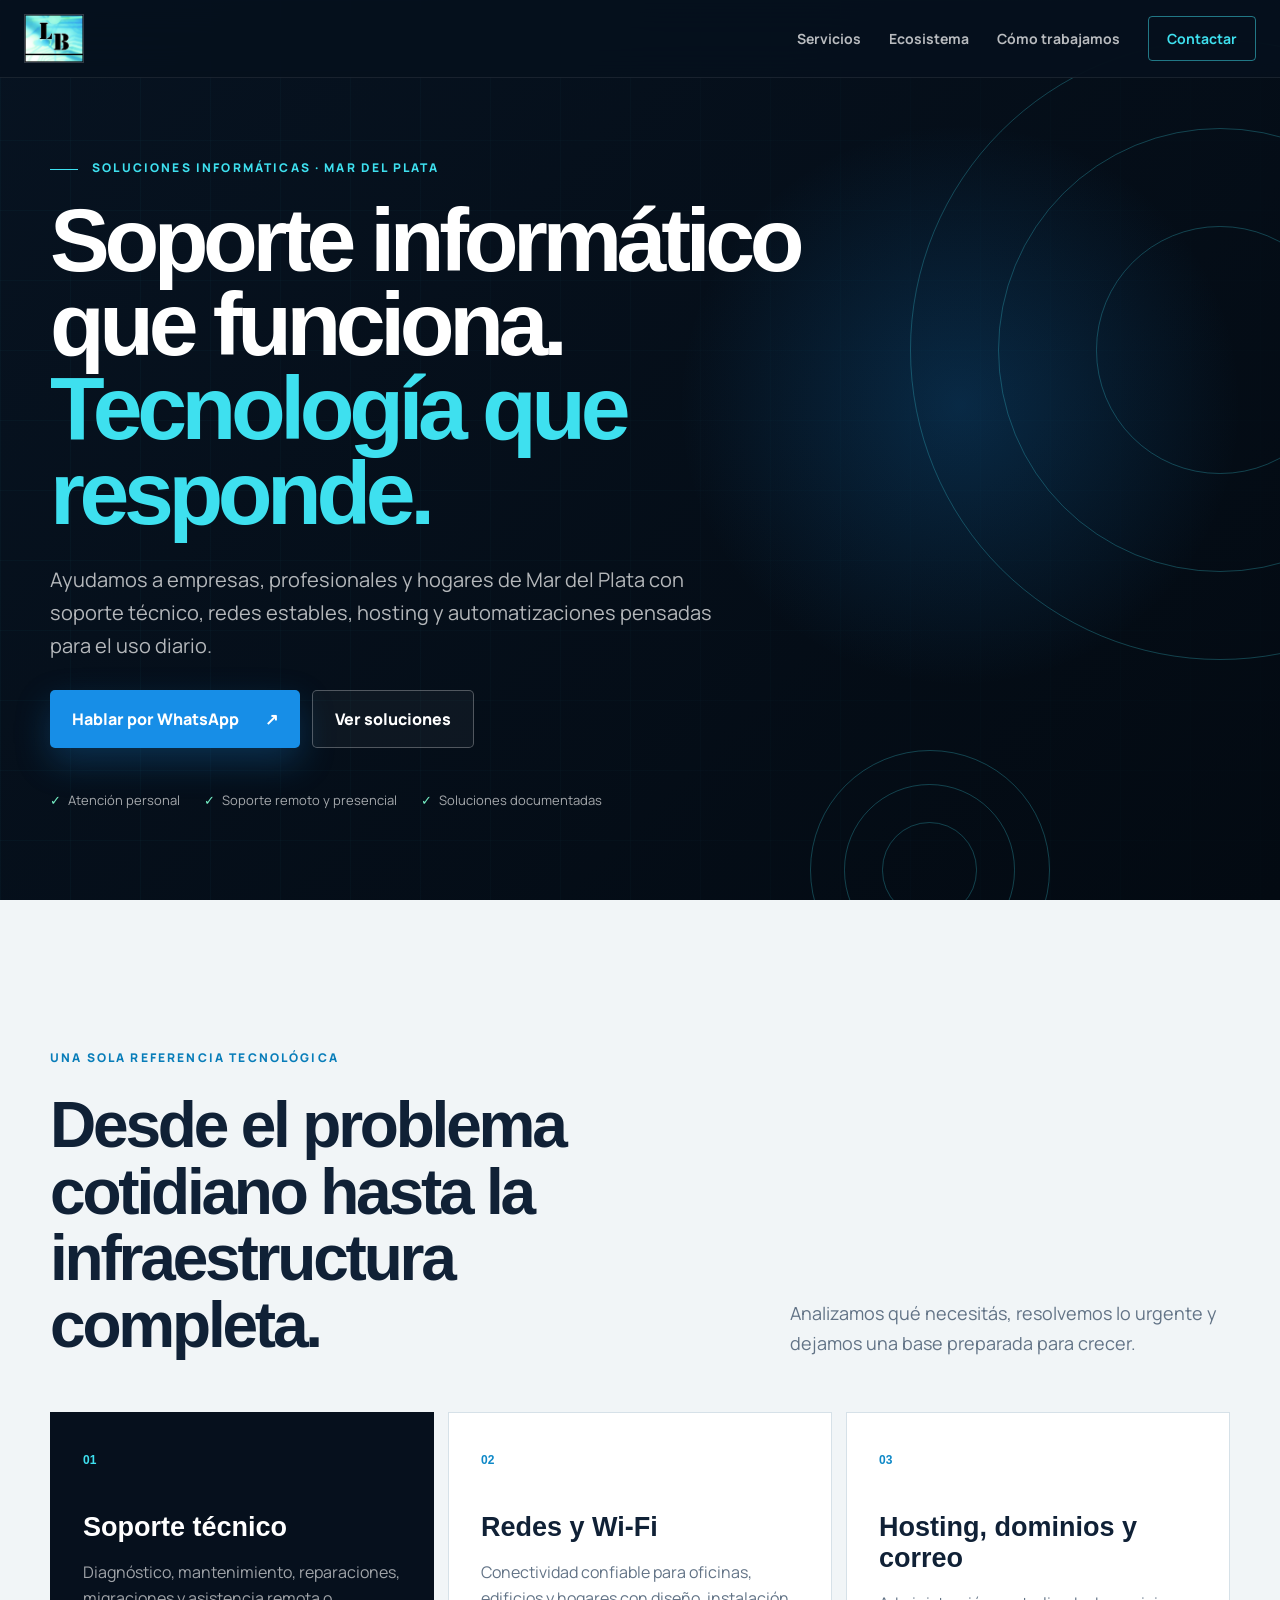
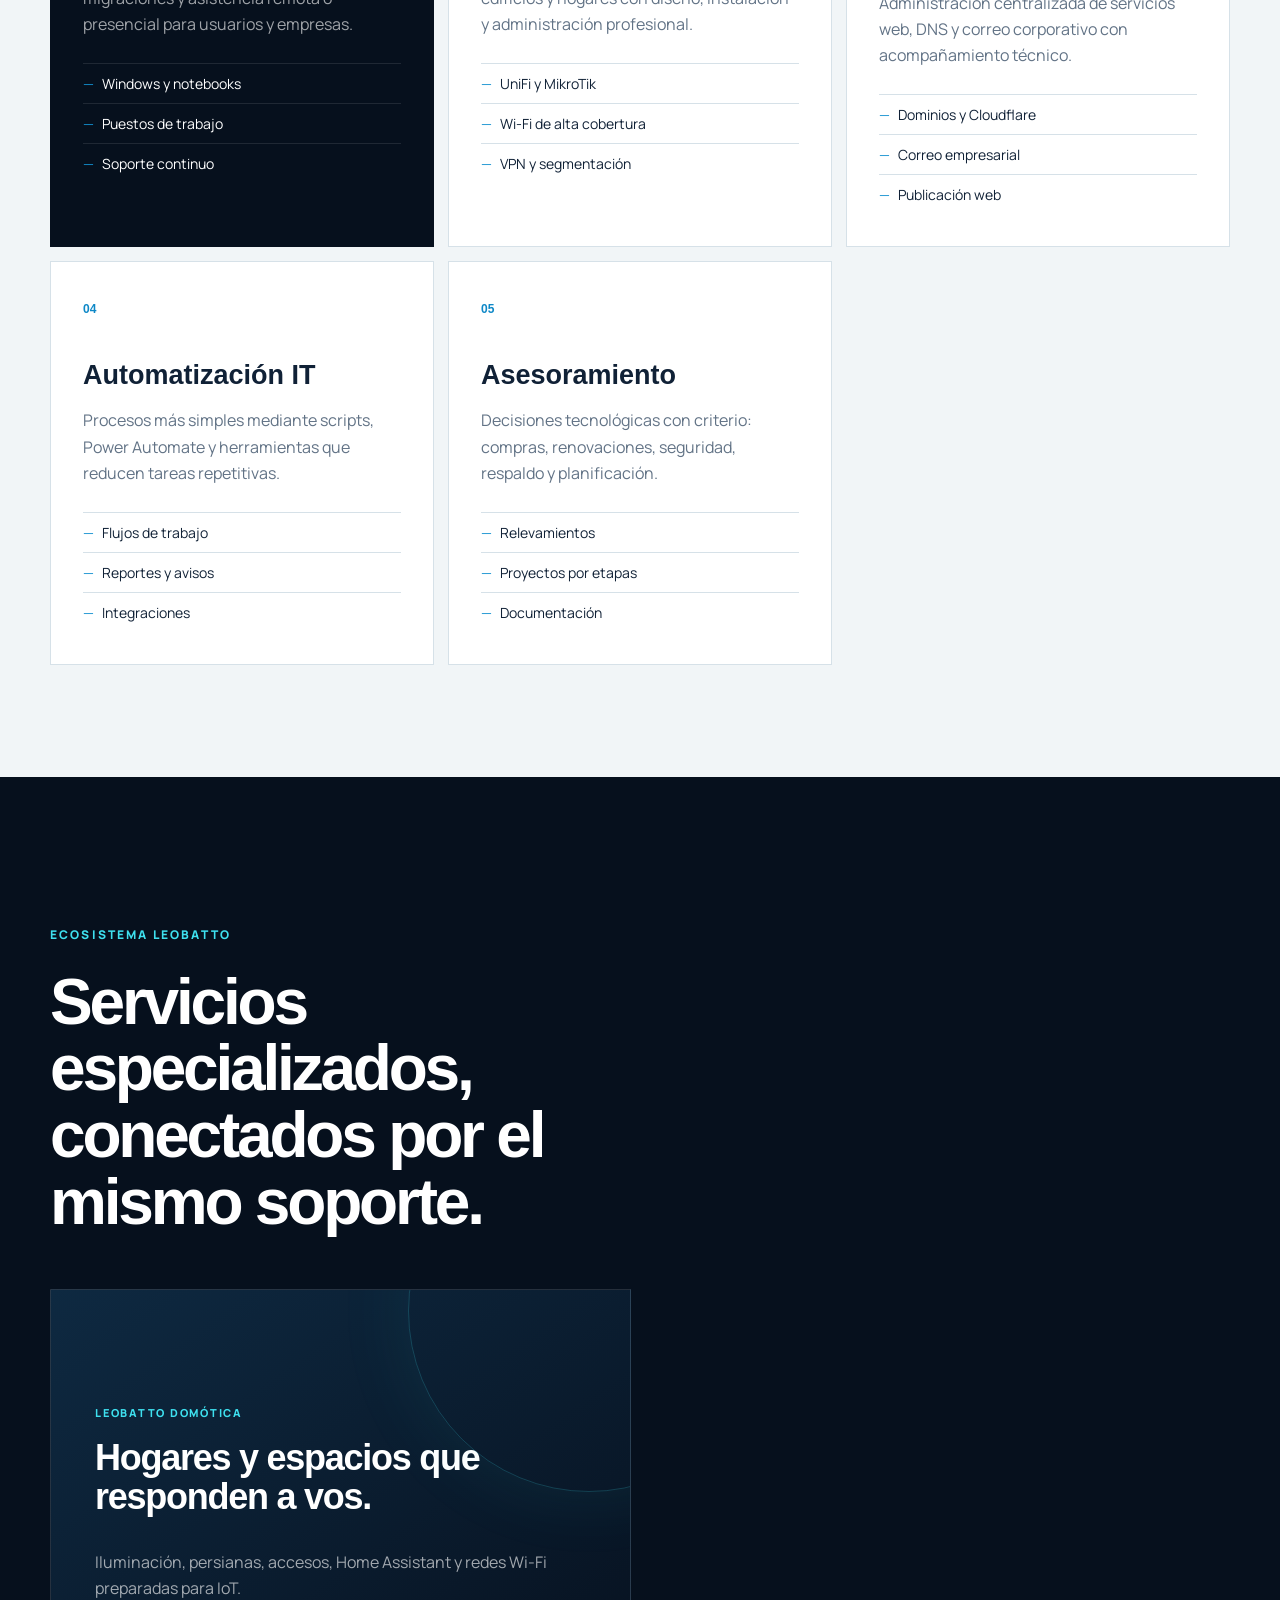
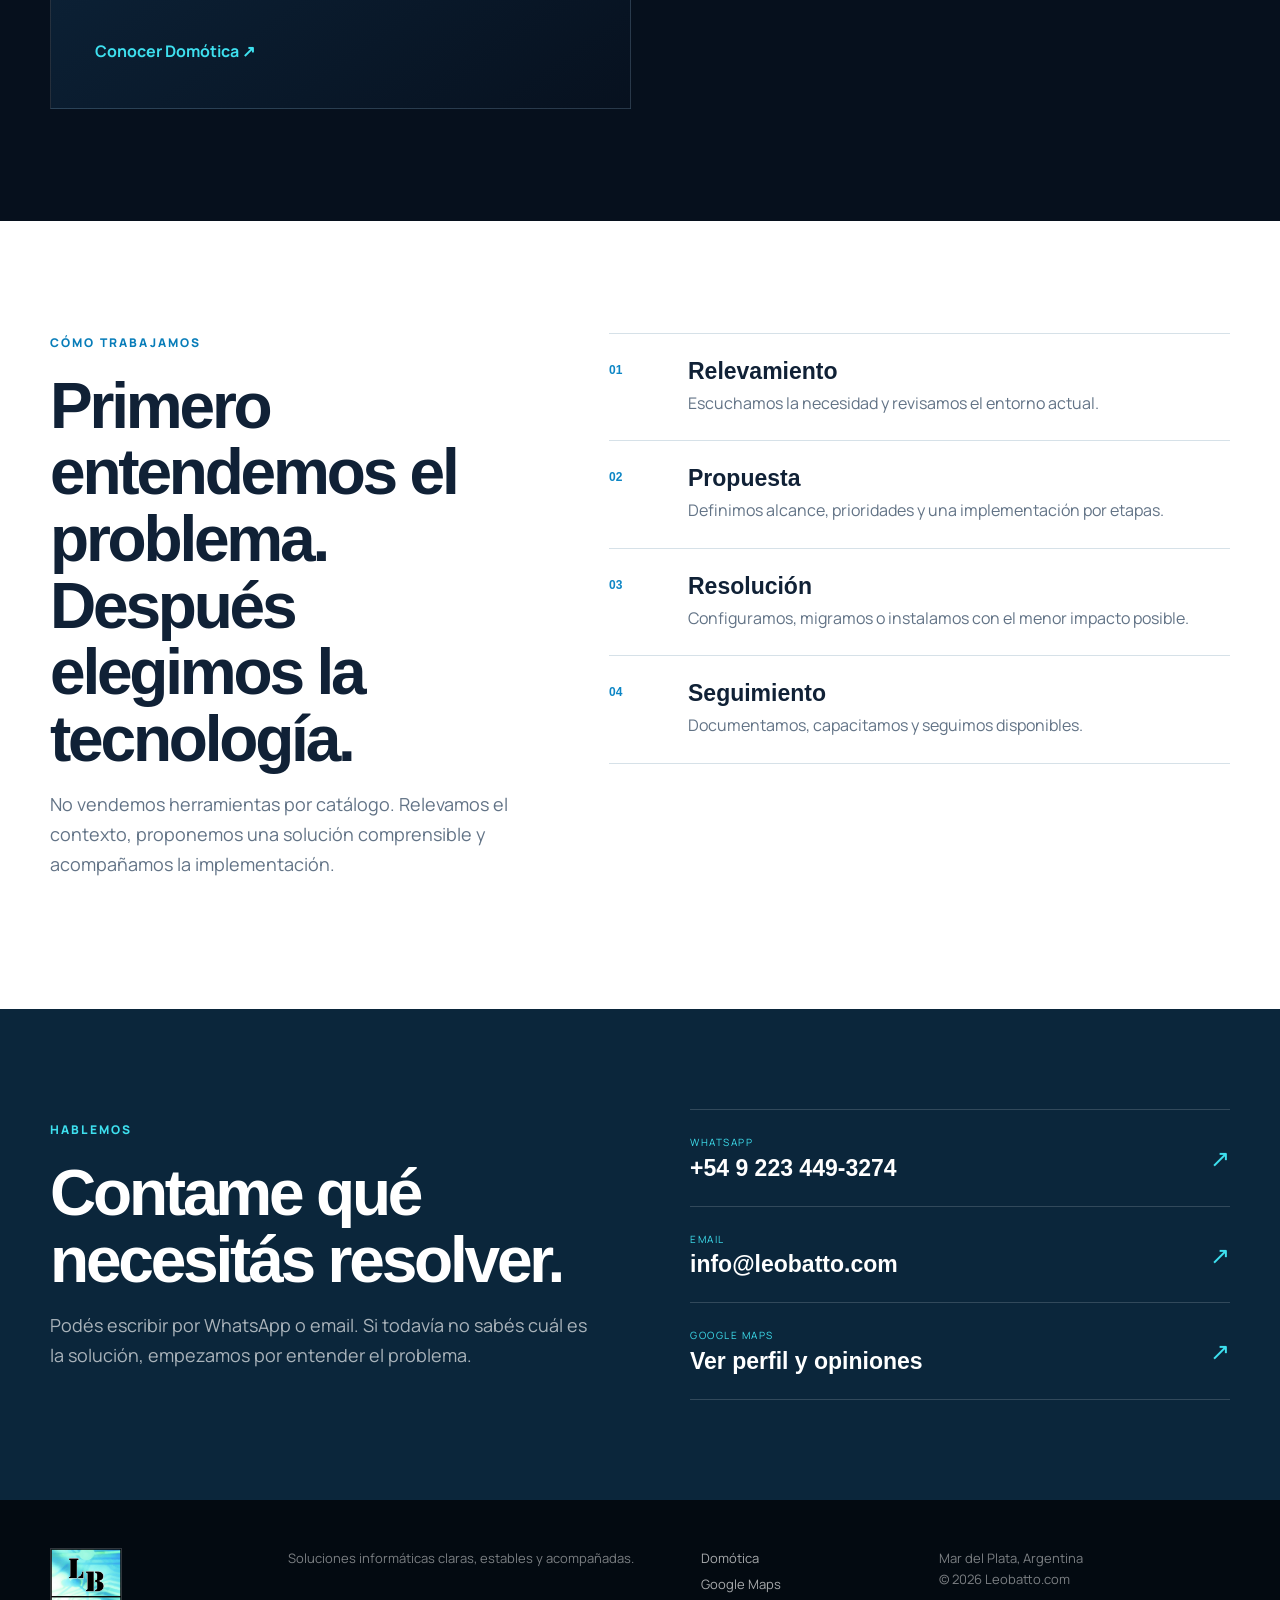
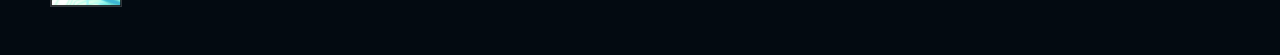
==== commit 3b64d0bf: "Hide Taller section from main site" ====
--- a/index.html
+++ b/index.html
@@ -219,12 +219,6 @@
             <p>Iluminación, persianas, accesos, Home Assistant y redes Wi‑Fi preparadas para IoT.</p>
             <strong>Conocer Domótica <span>↗</span></strong>
           </a>
-          <a class="ecosystem-card repair" href="https://taller.leobatto.com/">
-            <span class="ecosystem-tag">LEOBATTO TALLER</span>
-            <h3>Seguimiento claro para cada reparación.</h3>
-            <p>Estado del equipo, diagnóstico, trabajos realizados y comunicación durante todo el proceso.</p>
-            <strong>Ingresar al Taller <span>↗</span></strong>
-          </a>
         </div>
       </div>
     </section>
@@ -253,7 +247,7 @@
     </section>
   </main>
 
-  <footer><div class="container footer-grid"><a class="brand" href="#inicio"><img src="assets/logo-leobatto.jpg" width="516" height="421" alt="Leobatto"></a><p>Soluciones informáticas claras, estables y acompañadas.</p><div><a href="https://domotica.leobatto.com/">Domótica</a><a href="https://taller.leobatto.com/">Taller</a><a href="https://www.google.com/maps/place/Leobatto+Soluciones+Inform%C3%A1ticas/data=!4m2!3m1!1s0x0:0x1ebd419a12dba262" target="_blank" rel="noopener noreferrer">Google Maps</a></div><p>Mar del Plata, Argentina<br>© <span id="year"></span> Leobatto.com</p></div></footer>
+  <footer><div class="container footer-grid"><a class="brand" href="#inicio"><img src="assets/logo-leobatto.jpg" width="516" height="421" alt="Leobatto"></a><p>Soluciones informáticas claras, estables y acompañadas.</p><div><a href="https://domotica.leobatto.com/">Domótica</a><a href="https://www.google.com/maps/place/Leobatto+Soluciones+Inform%C3%A1ticas/data=!4m2!3m1!1s0x0:0x1ebd419a12dba262" target="_blank" rel="noopener noreferrer">Google Maps</a></div><p>Mar del Plata, Argentina<br>© <span id="year"></span> Leobatto.com</p></div></footer>
   <script src="assets/app.js" defer></script>
 </body>
 </html>
--- a/assets/styles.css
+++ b/assets/styles.css
@@ -1,12 +1,12 @@
 :root{--navy:#06101d;--navy-2:#0a1929;--ink:#102136;--blue:#178ee7;--cyan:#3ee0ef;--mint:#76efc5;--paper:#f1f5f7;--white:#f8fbfd;--muted:#627386;--line:#d6e1e8;--font:'Manrope',sans-serif;--display:'Space Grotesk',sans-serif;--shadow:0 24px 70px rgba(7,25,42,.14)}
 *{box-sizing:border-box}html{scroll-behavior:smooth;scroll-padding-top:82px}body{margin:0;font:16px/1.65 var(--font);color:var(--ink);background:var(--paper);overflow-x:hidden}img{display:block;max-width:100%}a{color:inherit;text-decoration:none}button{font:inherit}.container{width:min(1180px,calc(100% - 48px));margin-inline:auto}.sr-only{position:absolute;width:1px;height:1px;margin:-1px;overflow:hidden;clip:rect(0,0,0,0);white-space:nowrap}.skip-link{position:fixed;top:-80px;left:16px;z-index:999;background:#fff;color:#000;padding:10px 16px}.skip-link:focus{top:12px}
 .site-header{height:78px;position:fixed;z-index:100;inset:0 0 auto;display:flex;align-items:center;justify-content:space-between;padding:0 max(24px,calc((100vw - 1320px)/2));background:rgba(6,16,29,.88);backdrop-filter:blur(18px);border-bottom:1px solid rgba(255,255,255,.08);color:#fff}.brand img{width:60px;height:auto;border:1px solid rgba(255,255,255,.18)}.site-header nav{display:flex;gap:28px;align-items:center;font-size:14px;font-weight:700}.site-header nav>a:not(.nav-contact){color:rgba(255,255,255,.72)}.site-header nav>a:hover{color:#fff}.nav-contact{padding:10px 18px;border:1px solid rgba(62,224,239,.5);border-radius:4px;color:var(--cyan)}.menu-button{display:none;background:none;border:0;padding:8px}.menu-button>span:not(.sr-only){display:block;width:24px;height:2px;background:#fff;margin:5px}
-.hero{min-height:800px;height:100svh;display:flex;align-items:center;position:relative;overflow:hidden;background:radial-gradient(circle at 75% 45%,rgba(23,142,231,.22),transparent 26%),linear-gradient(135deg,#071321,#030a12);color:#fff}.hero-grid{position:absolute;inset:0;opacity:.16;background-image:linear-gradient(rgba(62,224,239,.2) 1px,transparent 1px),linear-gradient(90deg,rgba(62,224,239,.2) 1px,transparent 1px);background-size:70px 70px;mask-image:linear-gradient(90deg,#000,rgba(0,0,0,.2))}.signal{position:absolute;border:1px solid rgba(62,224,239,.26);border-radius:50%}.signal:before,.signal:after{content:'';position:absolute;inset:14%;border:inherit;border-radius:inherit}.signal:after{inset:30%}.signal-one{width:620px;height:620px;right:-250px;top:40px}.signal-two{width:240px;height:240px;right:18%;bottom:-90px}.hero-layout{position:relative;display:grid;grid-template-columns:1.2fr .8fr;gap:90px;align-items:center;padding-top:70px}.eyebrow{font-size:12px;font-weight:800;letter-spacing:.18em;color:var(--cyan);text-transform:uppercase;margin:0 0 20px}.eyebrow>span{display:inline-block;width:28px;height:1px;background:currentColor;vertical-align:middle;margin-right:10px}.eyebrow.dark{color:#087db9}.hero h1{font:600 clamp(3.7rem,7vw,6.6rem)/.94 var(--display);letter-spacing:-.06em;margin:0;max-width:850px}.hero h1 em{font-style:normal;color:var(--cyan)}.hero-copy>p:not(.eyebrow){max-width:680px;color:rgba(255,255,255,.7);font-size:20px;margin:28px 0}.hero-actions{display:flex;gap:12px;flex-wrap:wrap}.button{display:inline-flex;align-items:center;justify-content:center;gap:26px;padding:15px 22px;border-radius:5px;font-weight:800}.button.primary{background:var(--blue);box-shadow:0 14px 35px rgba(23,142,231,.25)}.button.secondary{border:1px solid rgba(255,255,255,.28);background:rgba(255,255,255,.04)}.hero-trust{display:flex;gap:24px;flex-wrap:wrap;margin-top:42px;color:rgba(255,255,255,.64);font-size:13px}.hero-trust span:before{content:'✓';color:var(--mint);margin-right:7px}.status-panel{background:rgba(7,19,33,.74);border:1px solid rgba(62,224,239,.22);padding:26px;backdrop-filter:blur(18px);box-shadow:0 30px 80px rgba(0,0,0,.2)}.panel-label{font:700 10px var(--display);letter-spacing:.17em;color:rgba(255,255,255,.46);margin:0 0 15px}.status-row{display:grid;grid-template-columns:12px 1fr auto;gap:14px;align-items:center;padding:18px 0;border-top:1px solid rgba(255,255,255,.09)}.status-dot{width:8px;height:8px;border-radius:50%;background:var(--mint);box-shadow:0 0 15px rgba(118,239,197,.65)}.status-row strong{display:block;font:600 17px var(--display)}.status-row small{color:rgba(255,255,255,.48)}.status-row b{font:500 12px var(--display);color:rgba(62,224,239,.55)}.panel-footer{font-size:11px;color:rgba(255,255,255,.48);margin:16px 0 0}.panel-footer span{display:inline-block;width:22px;height:1px;background:var(--cyan);vertical-align:middle;margin-right:8px}
+.hero{min-height:800px;height:100svh;display:flex;align-items:center;position:relative;overflow:hidden;background:radial-gradient(circle at 75% 45%,rgba(23,142,231,.22),transparent 26%),linear-gradient(135deg,#071321,#030a12);color:#fff}.hero-grid{position:absolute;inset:0;opacity:.16;background-image:linear-gradient(rgba(62,224,239,.2) 1px,transparent 1px),linear-gradient(90deg,rgba(62,224,239,.2) 1px,transparent 1px);background-size:70px 70px;mask-image:linear-gradient(90deg,#000,rgba(0,0,0,.2))}.signal{position:absolute;border:1px solid rgba(62,224,239,.26);border-radius:50%}.signal:before,.signal:after{content:'';position:absolute;inset:14%;border:inherit;border-radius:inherit}.signal:after{inset:30%}.signal-one{width:620px;height:620px;right:-250px;top:40px}.signal-two{width:240px;height:240px;right:18%;bottom:-90px}.hero-layout{position:relative;display:block;padding-top:70px}.hero-copy{max-width:980px}.eyebrow{font-size:12px;font-weight:800;letter-spacing:.18em;color:var(--cyan);text-transform:uppercase;margin:0 0 20px}.eyebrow>span{display:inline-block;width:28px;height:1px;background:currentColor;vertical-align:middle;margin-right:10px}.eyebrow.dark{color:#087db9}.hero h1{font:600 clamp(3.7rem,7vw,6.6rem)/.94 var(--display);letter-spacing:-.06em;margin:0;max-width:850px}.hero h1 em{font-style:normal;color:var(--cyan)}.hero-copy>p:not(.eyebrow){max-width:680px;color:rgba(255,255,255,.7);font-size:20px;margin:28px 0}.hero-actions{display:flex;gap:12px;flex-wrap:wrap}.button{display:inline-flex;align-items:center;justify-content:center;gap:26px;padding:15px 22px;border-radius:5px;font-weight:800}.button.primary{background:var(--blue);box-shadow:0 14px 35px rgba(23,142,231,.25)}.button.secondary{border:1px solid rgba(255,255,255,.28);background:rgba(255,255,255,.04)}.hero-trust{display:flex;gap:24px;flex-wrap:wrap;margin-top:42px;color:rgba(255,255,255,.64);font-size:13px}.hero-trust span:before{content:'✓';color:var(--mint);margin-right:7px}
 .section{padding:112px 0}.section-heading{display:grid;grid-template-columns:1.2fr .8fr;gap:80px;align-items:end;margin-bottom:54px}.section-heading .eyebrow{grid-column:1/-1;margin-bottom:-56px}.section-heading h2,.method h2,.contact h2{font:600 clamp(2.5rem,5vw,4.6rem)/1.04 var(--display);letter-spacing:-.05em;margin:0}.section-heading>p:last-child{color:var(--muted);font-size:18px;margin:0}.service-grid{display:grid;grid-template-columns:repeat(3,1fr);gap:14px}.service-card{background:#fff;border:1px solid var(--line);padding:32px;min-height:360px;position:relative;transition:.25s}.service-card:hover{transform:translateY(-4px);box-shadow:var(--shadow);border-color:#a9cfe2}.service-card.featured{background:var(--navy);color:#fff;border-color:var(--navy)}.service-card>span{font:600 12px var(--display);color:#0e88c7}.featured>span{color:var(--cyan)}.service-card h3{font:600 27px var(--display);margin:40px 0 14px}.service-card p{color:var(--muted)}.featured p{color:rgba(255,255,255,.62)}.service-card ul{list-style:none;padding:0;margin:25px 0 0}.service-card li{padding:8px 0;border-top:1px solid var(--line);font-size:14px}.featured li{border-color:rgba(255,255,255,.1)}.service-card li:before{content:'—';color:#1390d0;margin-right:8px}
 .ecosystem{background:var(--navy);color:#fff}.section-heading.light>p:last-child{color:rgba(255,255,255,.6)}.ecosystem-grid{display:grid;grid-template-columns:1fr 1fr;gap:18px}.ecosystem-card{min-height:420px;padding:44px;position:relative;overflow:hidden;border:1px solid rgba(255,255,255,.12);display:flex;flex-direction:column;justify-content:flex-end}.ecosystem-card:before{content:'';position:absolute;width:360px;height:360px;border:1px solid rgba(62,224,239,.2);border-radius:50%;right:-140px;top:-160px;box-shadow:0 0 80px rgba(62,224,239,.08)}.ecosystem-card.smart{background:linear-gradient(145deg,#0e2941,#07111f)}.ecosystem-card.repair{background:linear-gradient(145deg,#132737,#090f17)}.ecosystem-tag{font-size:11px;font-weight:800;letter-spacing:.16em;color:var(--cyan)}.ecosystem-card h3{font:600 36px/1.1 var(--display);letter-spacing:-.035em;max-width:500px;margin:16px 0}.ecosystem-card p{color:rgba(255,255,255,.62);max-width:520px}.ecosystem-card strong{margin-top:20px;color:var(--cyan)}
 .method{background:#fff}.method-layout{display:grid;grid-template-columns:.85fr 1.15fr;gap:100px}.method-layout>div>p:last-child{color:var(--muted);font-size:18px}.steps{list-style:none;margin:0;padding:0;border-top:1px solid var(--line)}.steps li{display:grid;grid-template-columns:55px 1fr;gap:24px;padding:24px 0;border-bottom:1px solid var(--line)}.steps>li>span{font:600 12px var(--display);color:#0d86c5;padding-top:5px}.steps h3{font:600 23px var(--display);margin:0 0 5px}.steps p{margin:0;color:var(--muted)}
 .contact{padding:100px 0;background:#0b263b;color:#fff}.contact-layout{display:grid;grid-template-columns:1fr 1fr;gap:100px;align-items:center}.contact-layout>div:first-child>p:last-child{color:rgba(255,255,255,.65);font-size:18px}.contact-actions{border-top:1px solid rgba(255,255,255,.16)}.contact-link{display:grid;grid-template-columns:1fr auto;gap:4px;padding:24px 0;border-bottom:1px solid rgba(255,255,255,.16);position:relative}.contact-link small{grid-column:1;font-size:10px;letter-spacing:.15em;color:var(--cyan)}.contact-link strong{font:600 23px var(--display)}.contact-link>span{grid-row:1/3;grid-column:2;align-self:center;font-size:24px;color:var(--cyan)}
 footer{padding:48px 0;background:#030a11;color:#fff}.footer-grid{display:grid;grid-template-columns:.7fr 1.3fr .7fr 1fr;gap:35px;align-items:start}.footer-grid .brand img{width:72px}.footer-grid p{margin:0;color:rgba(255,255,255,.48);font-size:13px}.footer-grid>div{display:flex;flex-direction:column;gap:5px;color:rgba(255,255,255,.65);font-size:13px}
-@media(max-width:980px){.site-header nav{display:none;position:absolute;top:78px;left:16px;right:16px;padding:20px;flex-direction:column;align-items:stretch;background:rgba(6,16,29,.98);border:1px solid rgba(255,255,255,.1)}.site-header nav.open{display:flex}.menu-button{display:block}.hero{height:auto;min-height:900px}.hero-layout,.section-heading,.method-layout,.contact-layout{grid-template-columns:1fr;gap:46px}.hero-layout{padding:150px 0 90px}.status-panel{max-width:620px}.section-heading .eyebrow{grid-column:auto;margin-bottom:-22px}.service-grid{grid-template-columns:1fr 1fr}.footer-grid{grid-template-columns:1fr 1fr}}
-@media(max-width:680px){.container{width:min(100% - 32px,1180px)}.site-header{height:68px;padding:0 16px}.site-header nav{top:68px}.brand img{width:52px}.hero-layout{padding:120px 0 70px}.hero h1{font-size:3.2rem}.hero-copy>p:not(.eyebrow){font-size:17px}.button{width:100%}.hero-trust{flex-direction:column;gap:7px}.status-panel{padding:20px}.section{padding:76px 0}.service-grid,.ecosystem-grid{grid-template-columns:1fr}.service-card{min-height:auto}.ecosystem-card{min-height:390px;padding:32px}.ecosystem-card h3{font-size:30px}.contact{padding:76px 0}.contact-link strong{font-size:18px}.footer-grid{grid-template-columns:1fr}}
+@media(max-width:980px){.site-header nav{display:none;position:absolute;top:78px;left:16px;right:16px;padding:20px;flex-direction:column;align-items:stretch;background:rgba(6,16,29,.98);border:1px solid rgba(255,255,255,.1)}.site-header nav.open{display:flex}.menu-button{display:block}.hero{height:auto;min-height:900px}.hero-layout,.section-heading,.method-layout,.contact-layout{grid-template-columns:1fr;gap:46px}.hero-layout{padding:150px 0 90px}.section-heading .eyebrow{grid-column:auto;margin-bottom:-22px}.service-grid{grid-template-columns:1fr 1fr}.footer-grid{grid-template-columns:1fr 1fr}}
+@media(max-width:680px){.container{width:min(100% - 32px,1180px)}.site-header{height:68px;padding:0 16px}.site-header nav{top:68px}.brand img{width:52px}.hero-layout{padding:120px 0 70px}.hero h1{font-size:3.2rem}.hero-copy>p:not(.eyebrow){font-size:17px}.button{width:100%}.hero-trust{flex-direction:column;gap:7px}.section{padding:76px 0}.service-grid,.ecosystem-grid{grid-template-columns:1fr}.service-card{min-height:auto}.ecosystem-card{min-height:390px;padding:32px}.ecosystem-card h3{font-size:30px}.contact{padding:76px 0}.contact-link strong{font-size:18px}.footer-grid{grid-template-columns:1fr}}
 @media(prefers-reduced-motion:reduce){html{scroll-behavior:auto}*,*:before,*:after{transition:none!important}}
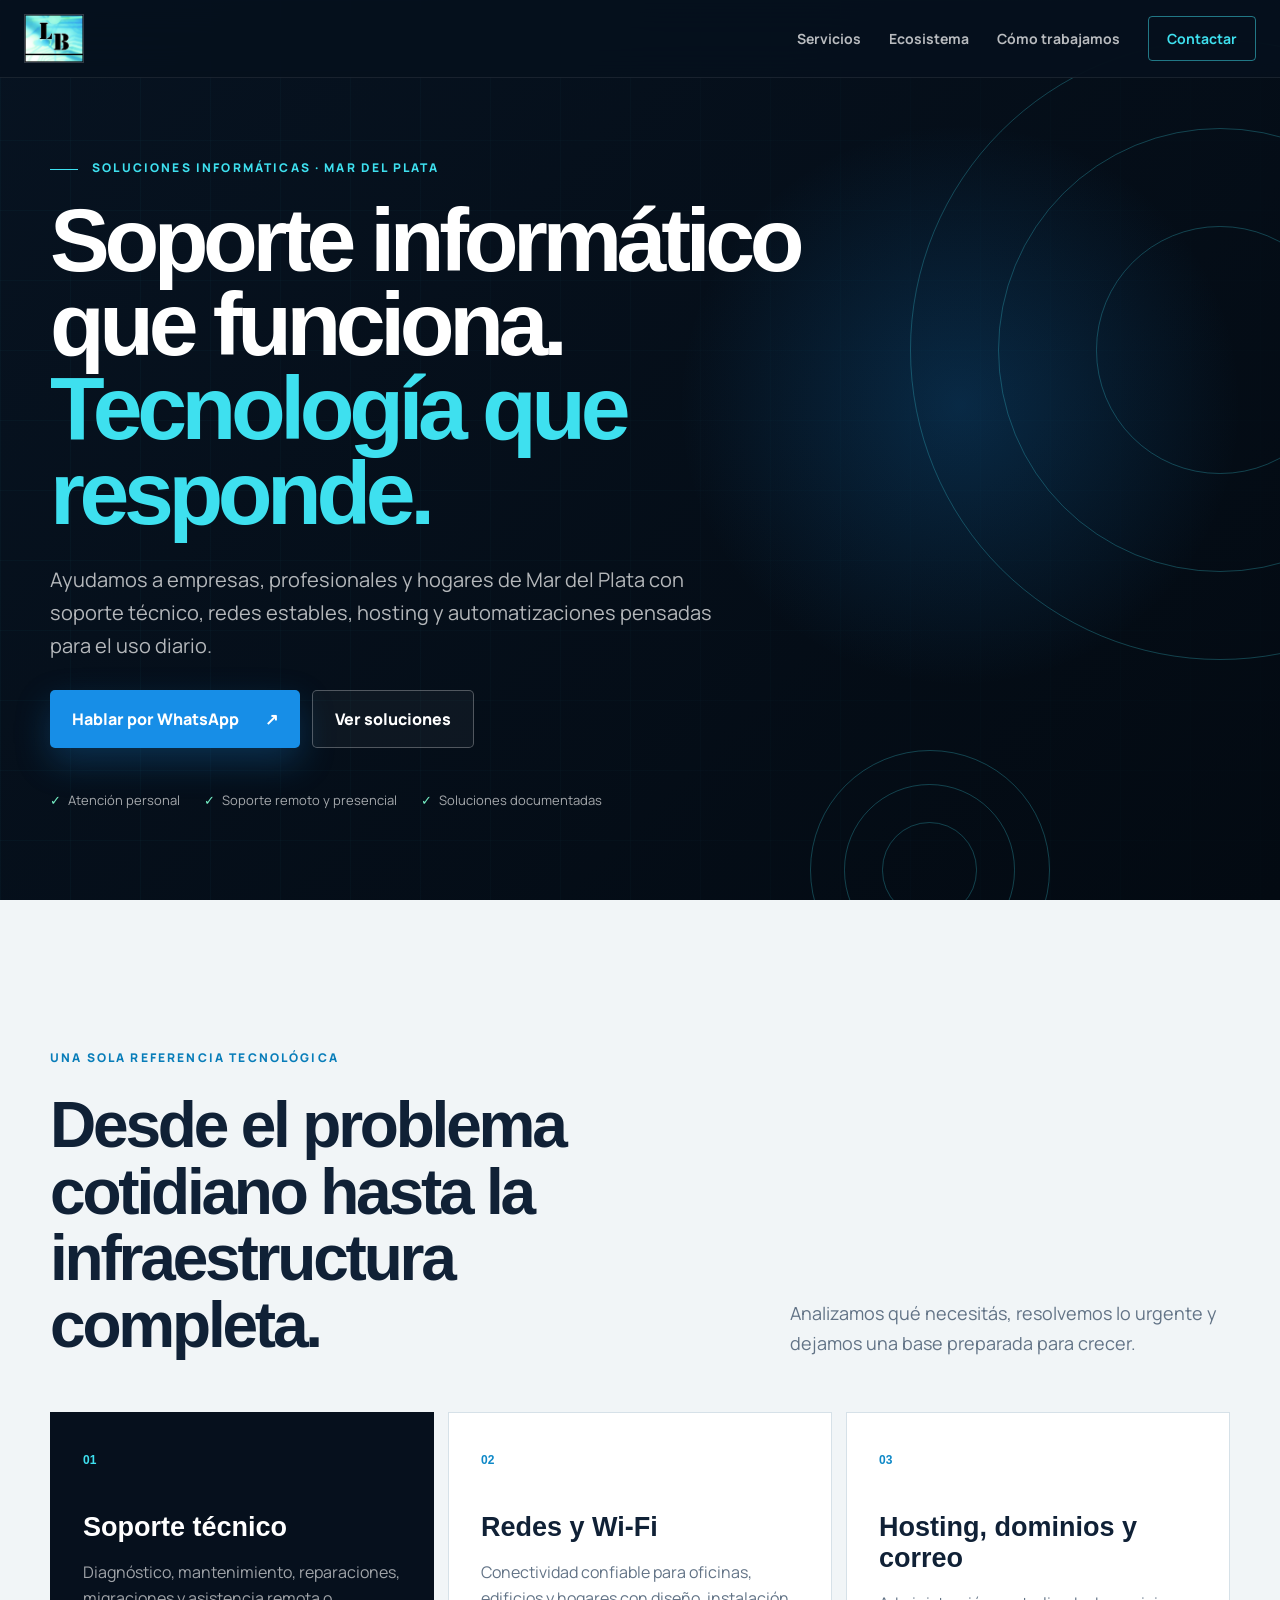
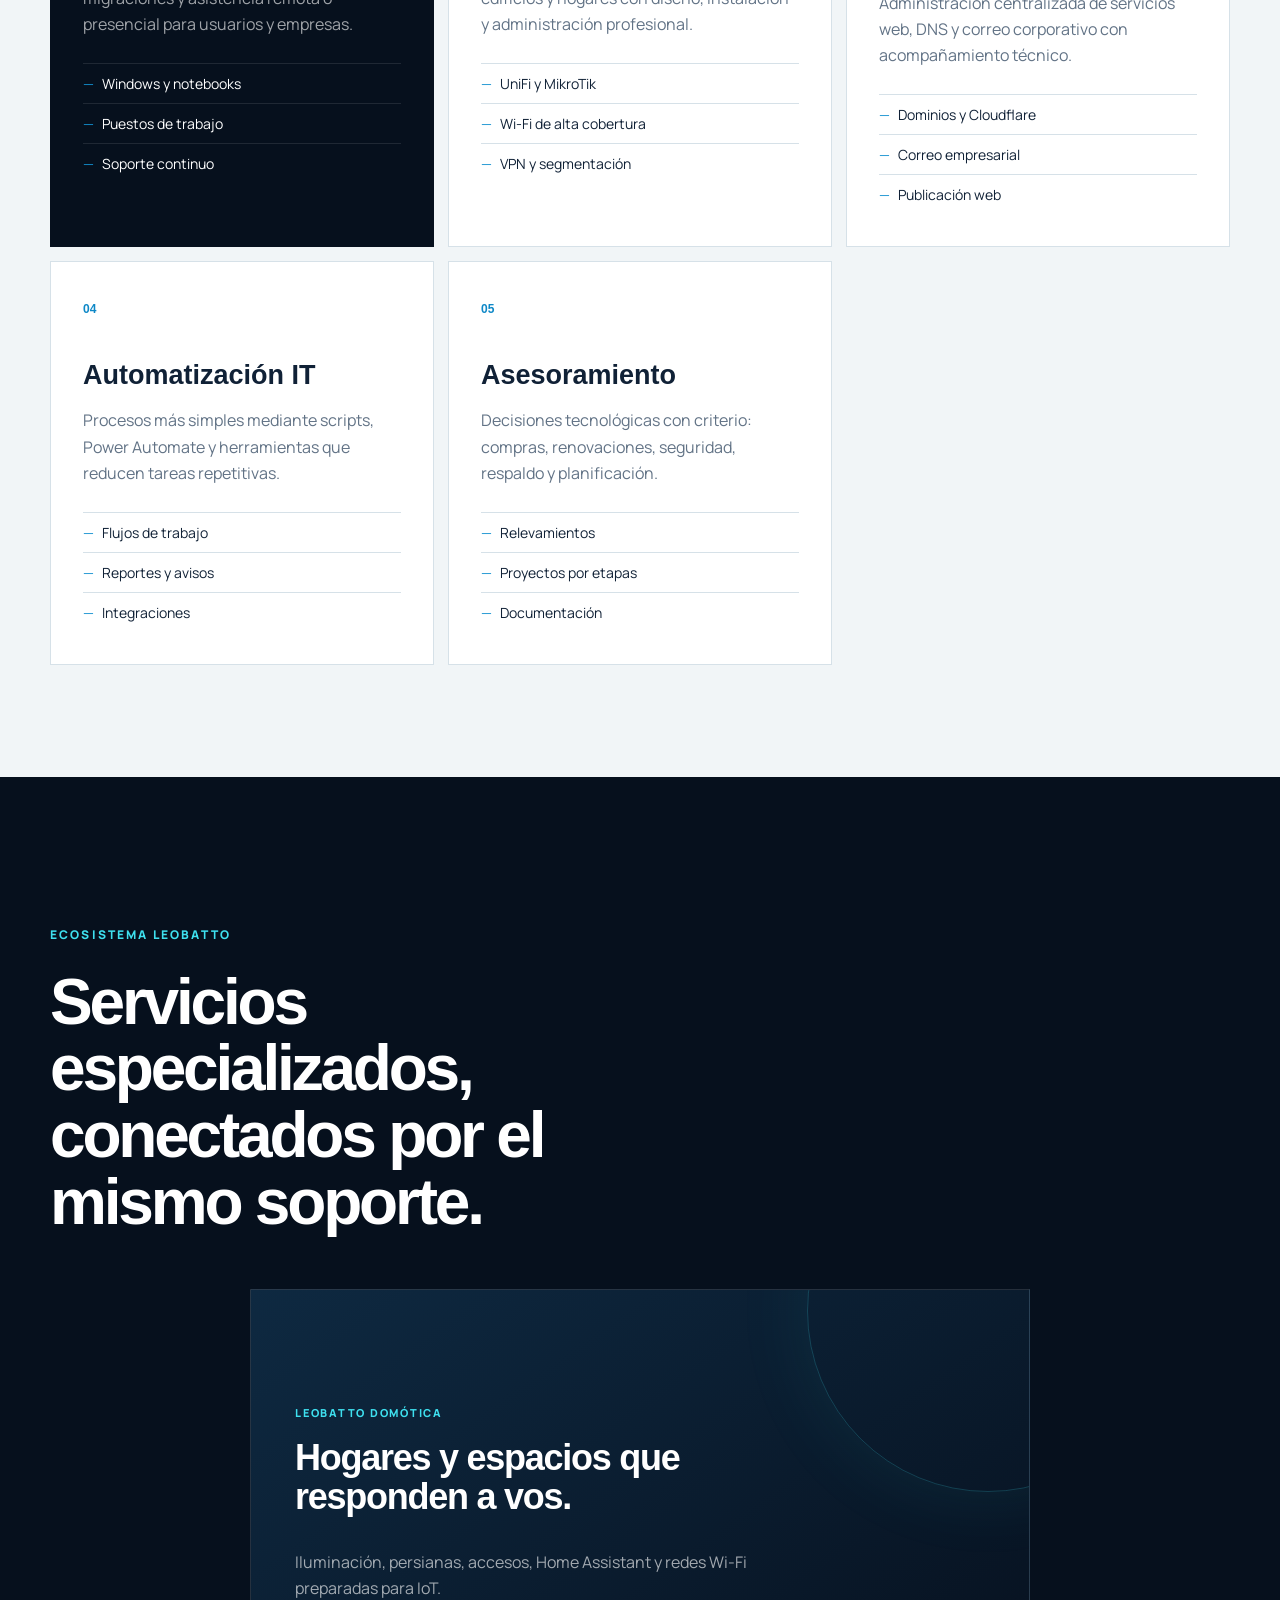
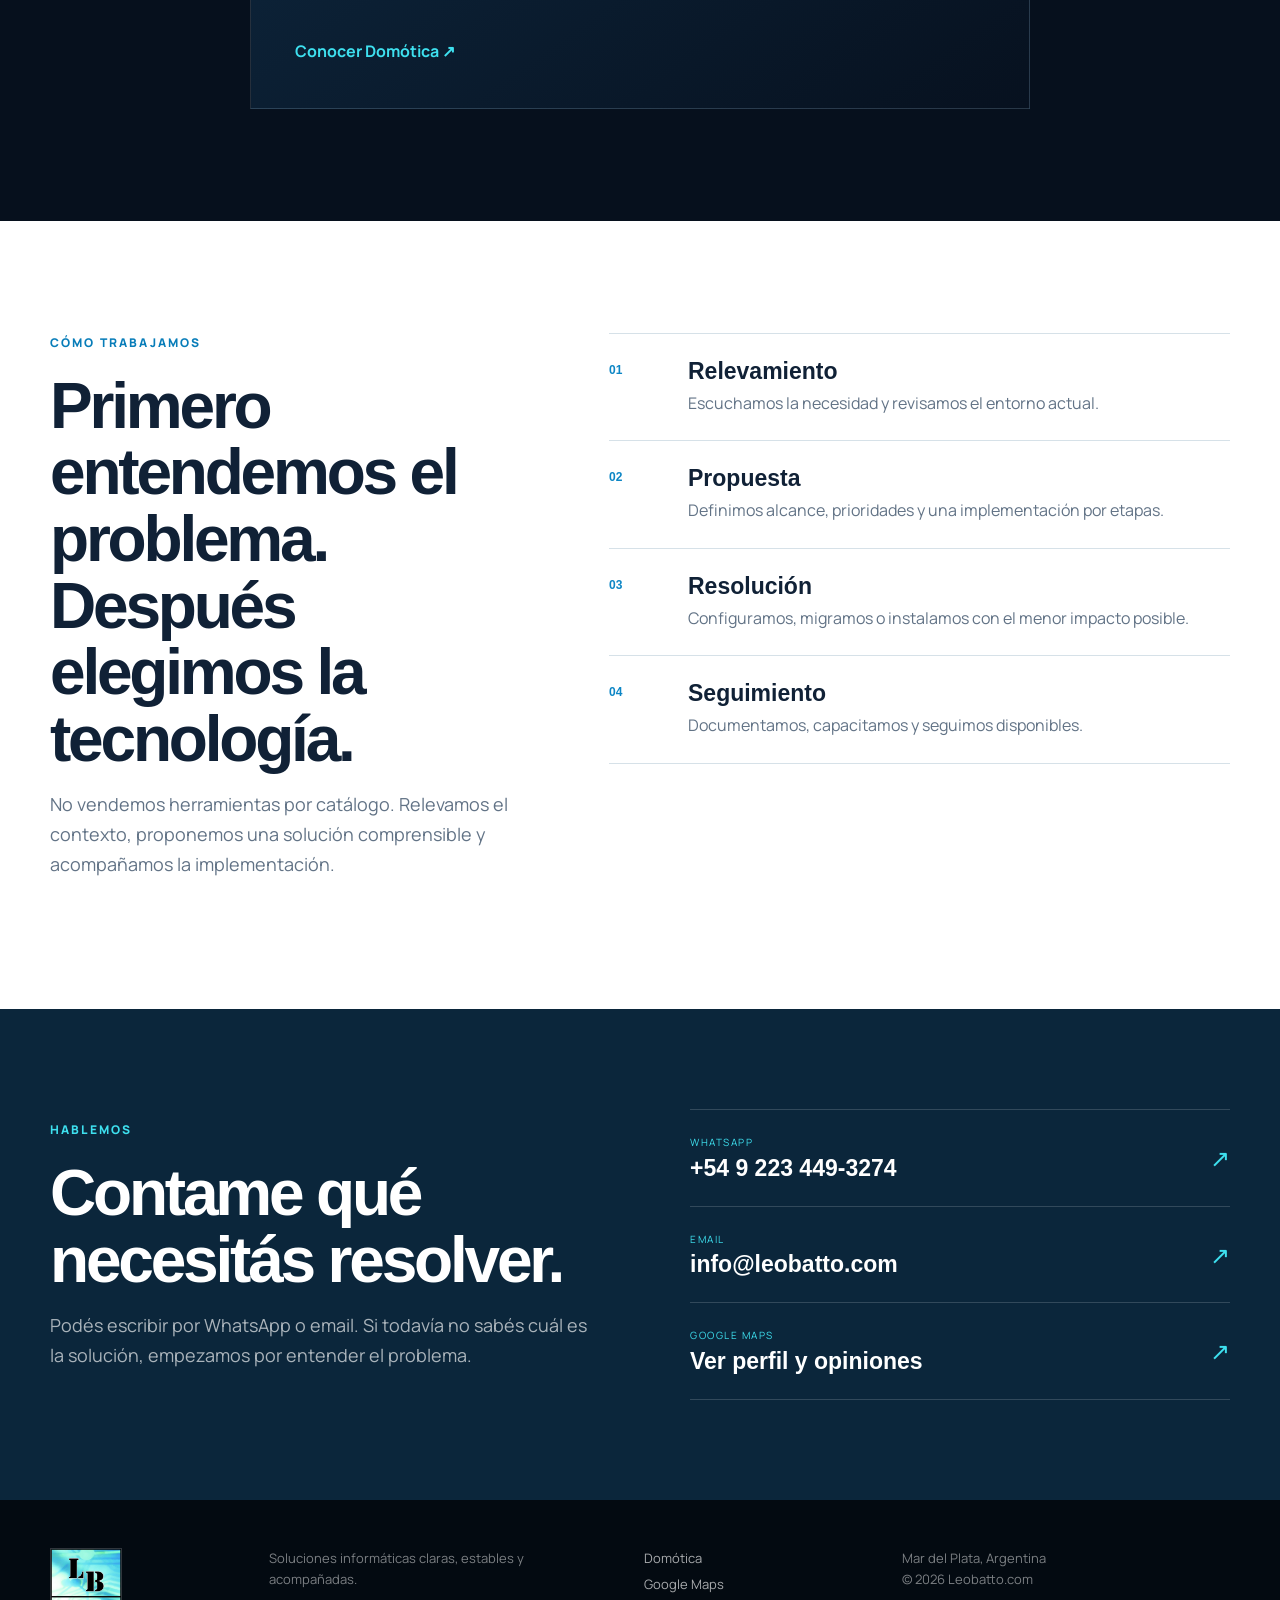
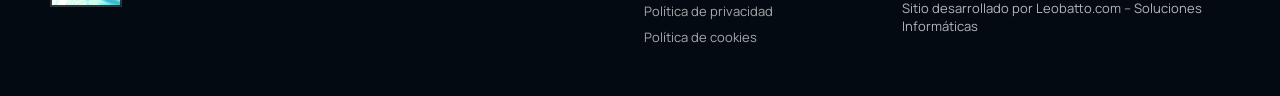
==== commit 1e6cee9d: "Add legal links and site credit" ====
--- a/index.html
+++ b/index.html
@@ -1,4 +1,4 @@
-<!doctype html>
+<!DOCTYPE html>
 <html lang="es-AR">
 <head>
   <meta charset="utf-8">
@@ -247,7 +247,7 @@
     </section>
   </main>
 
-  <footer><div class="container footer-grid"><a class="brand" href="#inicio"><img src="assets/logo-leobatto.jpg" width="516" height="421" alt="Leobatto"></a><p>Soluciones informáticas claras, estables y acompañadas.</p><div><a href="https://domotica.leobatto.com/">Domótica</a><a href="https://www.google.com/maps/place/Leobatto+Soluciones+Inform%C3%A1ticas/data=!4m2!3m1!1s0x0:0x1ebd419a12dba262" target="_blank" rel="noopener noreferrer">Google Maps</a></div><p>Mar del Plata, Argentina<br>© <span id="year"></span> Leobatto.com</p></div></footer>
+  <footer><div class="container footer-grid"><a class="brand" href="#inicio"><img src="assets/logo-leobatto.jpg" width="516" height="421" alt="Leobatto"></a><p>Soluciones informáticas claras, estables y acompañadas.</p><div><a href="https://domotica.leobatto.com/">Domótica</a><a href="https://www.google.com/maps/place/Leobatto+Soluciones+Inform%C3%A1ticas/data=!4m2!3m1!1s0x0:0x1ebd419a12dba262" target="_blank" rel="noopener noreferrer">Google Maps</a><a href="/privacidad/">Política de privacidad</a><a href="/cookies/">Política de cookies</a></div><p>Mar del Plata, Argentina<br>© <span id="year"></span> Leobatto.com<br><a class="footer-credit" href="https://leobatto.com/">Sitio desarrollado por Leobatto.com – Soluciones Informáticas</a></p></div></footer>
   <script src="assets/app.js" defer></script>
 </body>
-</html>+</html>
--- a/assets/styles.css
+++ b/assets/styles.css
@@ -3,10 +3,11 @@
 .site-header{height:78px;position:fixed;z-index:100;inset:0 0 auto;display:flex;align-items:center;justify-content:space-between;padding:0 max(24px,calc((100vw - 1320px)/2));background:rgba(6,16,29,.88);backdrop-filter:blur(18px);border-bottom:1px solid rgba(255,255,255,.08);color:#fff}.brand img{width:60px;height:auto;border:1px solid rgba(255,255,255,.18)}.site-header nav{display:flex;gap:28px;align-items:center;font-size:14px;font-weight:700}.site-header nav>a:not(.nav-contact){color:rgba(255,255,255,.72)}.site-header nav>a:hover{color:#fff}.nav-contact{padding:10px 18px;border:1px solid rgba(62,224,239,.5);border-radius:4px;color:var(--cyan)}.menu-button{display:none;background:none;border:0;padding:8px}.menu-button>span:not(.sr-only){display:block;width:24px;height:2px;background:#fff;margin:5px}
 .hero{min-height:800px;height:100svh;display:flex;align-items:center;position:relative;overflow:hidden;background:radial-gradient(circle at 75% 45%,rgba(23,142,231,.22),transparent 26%),linear-gradient(135deg,#071321,#030a12);color:#fff}.hero-grid{position:absolute;inset:0;opacity:.16;background-image:linear-gradient(rgba(62,224,239,.2) 1px,transparent 1px),linear-gradient(90deg,rgba(62,224,239,.2) 1px,transparent 1px);background-size:70px 70px;mask-image:linear-gradient(90deg,#000,rgba(0,0,0,.2))}.signal{position:absolute;border:1px solid rgba(62,224,239,.26);border-radius:50%}.signal:before,.signal:after{content:'';position:absolute;inset:14%;border:inherit;border-radius:inherit}.signal:after{inset:30%}.signal-one{width:620px;height:620px;right:-250px;top:40px}.signal-two{width:240px;height:240px;right:18%;bottom:-90px}.hero-layout{position:relative;display:block;padding-top:70px}.hero-copy{max-width:980px}.eyebrow{font-size:12px;font-weight:800;letter-spacing:.18em;color:var(--cyan);text-transform:uppercase;margin:0 0 20px}.eyebrow>span{display:inline-block;width:28px;height:1px;background:currentColor;vertical-align:middle;margin-right:10px}.eyebrow.dark{color:#087db9}.hero h1{font:600 clamp(3.7rem,7vw,6.6rem)/.94 var(--display);letter-spacing:-.06em;margin:0;max-width:850px}.hero h1 em{font-style:normal;color:var(--cyan)}.hero-copy>p:not(.eyebrow){max-width:680px;color:rgba(255,255,255,.7);font-size:20px;margin:28px 0}.hero-actions{display:flex;gap:12px;flex-wrap:wrap}.button{display:inline-flex;align-items:center;justify-content:center;gap:26px;padding:15px 22px;border-radius:5px;font-weight:800}.button.primary{background:var(--blue);box-shadow:0 14px 35px rgba(23,142,231,.25)}.button.secondary{border:1px solid rgba(255,255,255,.28);background:rgba(255,255,255,.04)}.hero-trust{display:flex;gap:24px;flex-wrap:wrap;margin-top:42px;color:rgba(255,255,255,.64);font-size:13px}.hero-trust span:before{content:'✓';color:var(--mint);margin-right:7px}
 .section{padding:112px 0}.section-heading{display:grid;grid-template-columns:1.2fr .8fr;gap:80px;align-items:end;margin-bottom:54px}.section-heading .eyebrow{grid-column:1/-1;margin-bottom:-56px}.section-heading h2,.method h2,.contact h2{font:600 clamp(2.5rem,5vw,4.6rem)/1.04 var(--display);letter-spacing:-.05em;margin:0}.section-heading>p:last-child{color:var(--muted);font-size:18px;margin:0}.service-grid{display:grid;grid-template-columns:repeat(3,1fr);gap:14px}.service-card{background:#fff;border:1px solid var(--line);padding:32px;min-height:360px;position:relative;transition:.25s}.service-card:hover{transform:translateY(-4px);box-shadow:var(--shadow);border-color:#a9cfe2}.service-card.featured{background:var(--navy);color:#fff;border-color:var(--navy)}.service-card>span{font:600 12px var(--display);color:#0e88c7}.featured>span{color:var(--cyan)}.service-card h3{font:600 27px var(--display);margin:40px 0 14px}.service-card p{color:var(--muted)}.featured p{color:rgba(255,255,255,.62)}.service-card ul{list-style:none;padding:0;margin:25px 0 0}.service-card li{padding:8px 0;border-top:1px solid var(--line);font-size:14px}.featured li{border-color:rgba(255,255,255,.1)}.service-card li:before{content:'—';color:#1390d0;margin-right:8px}
-.ecosystem{background:var(--navy);color:#fff}.section-heading.light>p:last-child{color:rgba(255,255,255,.6)}.ecosystem-grid{display:grid;grid-template-columns:1fr 1fr;gap:18px}.ecosystem-card{min-height:420px;padding:44px;position:relative;overflow:hidden;border:1px solid rgba(255,255,255,.12);display:flex;flex-direction:column;justify-content:flex-end}.ecosystem-card:before{content:'';position:absolute;width:360px;height:360px;border:1px solid rgba(62,224,239,.2);border-radius:50%;right:-140px;top:-160px;box-shadow:0 0 80px rgba(62,224,239,.08)}.ecosystem-card.smart{background:linear-gradient(145deg,#0e2941,#07111f)}.ecosystem-card.repair{background:linear-gradient(145deg,#132737,#090f17)}.ecosystem-tag{font-size:11px;font-weight:800;letter-spacing:.16em;color:var(--cyan)}.ecosystem-card h3{font:600 36px/1.1 var(--display);letter-spacing:-.035em;max-width:500px;margin:16px 0}.ecosystem-card p{color:rgba(255,255,255,.62);max-width:520px}.ecosystem-card strong{margin-top:20px;color:var(--cyan)}
+.ecosystem{background:var(--navy);color:#fff}.section-heading.light>p:last-child{color:rgba(255,255,255,.6)}.ecosystem-grid{display:grid;grid-template-columns:1fr;gap:18px;max-width:780px;margin:0 auto}.ecosystem-card{min-height:420px;padding:44px;position:relative;overflow:hidden;border:1px solid rgba(255,255,255,.12);display:flex;flex-direction:column;justify-content:flex-end}.ecosystem-card:before{content:'';position:absolute;width:360px;height:360px;border:1px solid rgba(62,224,239,.2);border-radius:50%;right:-140px;top:-160px;box-shadow:0 0 80px rgba(62,224,239,.08)}.ecosystem-card.smart{background:linear-gradient(145deg,#0e2941,#07111f)}.ecosystem-card.repair{background:linear-gradient(145deg,#132737,#090f17)}.ecosystem-tag{font-size:11px;font-weight:800;letter-spacing:.16em;color:var(--cyan)}.ecosystem-card h3{font:600 36px/1.1 var(--display);letter-spacing:-.035em;max-width:500px;margin:16px 0}.ecosystem-card p{color:rgba(255,255,255,.62);max-width:520px}.ecosystem-card strong{margin-top:20px;color:var(--cyan)}
 .method{background:#fff}.method-layout{display:grid;grid-template-columns:.85fr 1.15fr;gap:100px}.method-layout>div>p:last-child{color:var(--muted);font-size:18px}.steps{list-style:none;margin:0;padding:0;border-top:1px solid var(--line)}.steps li{display:grid;grid-template-columns:55px 1fr;gap:24px;padding:24px 0;border-bottom:1px solid var(--line)}.steps>li>span{font:600 12px var(--display);color:#0d86c5;padding-top:5px}.steps h3{font:600 23px var(--display);margin:0 0 5px}.steps p{margin:0;color:var(--muted)}
 .contact{padding:100px 0;background:#0b263b;color:#fff}.contact-layout{display:grid;grid-template-columns:1fr 1fr;gap:100px;align-items:center}.contact-layout>div:first-child>p:last-child{color:rgba(255,255,255,.65);font-size:18px}.contact-actions{border-top:1px solid rgba(255,255,255,.16)}.contact-link{display:grid;grid-template-columns:1fr auto;gap:4px;padding:24px 0;border-bottom:1px solid rgba(255,255,255,.16);position:relative}.contact-link small{grid-column:1;font-size:10px;letter-spacing:.15em;color:var(--cyan)}.contact-link strong{font:600 23px var(--display)}.contact-link>span{grid-row:1/3;grid-column:2;align-self:center;font-size:24px;color:var(--cyan)}
-footer{padding:48px 0;background:#030a11;color:#fff}.footer-grid{display:grid;grid-template-columns:.7fr 1.3fr .7fr 1fr;gap:35px;align-items:start}.footer-grid .brand img{width:72px}.footer-grid p{margin:0;color:rgba(255,255,255,.48);font-size:13px}.footer-grid>div{display:flex;flex-direction:column;gap:5px;color:rgba(255,255,255,.65);font-size:13px}
+footer{padding:48px 0;background:#030a11;color:#fff}.footer-grid{display:grid;grid-template-columns:.7fr 1.3fr .85fr 1.25fr;gap:35px;align-items:start}.footer-grid .brand img{width:72px}.footer-grid p{margin:0;color:rgba(255,255,255,.48);font-size:13px}.footer-grid>div{display:flex;flex-direction:column;gap:5px;color:rgba(255,255,255,.65);font-size:13px}.footer-grid>div a,.footer-credit{transition:color .2s}.footer-grid>div a:hover,.footer-credit:hover{color:var(--cyan)}.footer-credit{display:inline-block;margin-top:8px;color:rgba(255,255,255,.7);line-height:1.45}
+.legal-main{min-height:calc(100vh - 230px);padding:150px 0 100px;background:linear-gradient(180deg,#eaf1f5 0,#f8fbfd 320px)}.legal-shell{max-width:880px}.legal-kicker{font-size:12px;font-weight:800;letter-spacing:.16em;color:#087db9;text-transform:uppercase;margin:0 0 18px}.legal-main h1{font:600 clamp(2.8rem,6vw,4.8rem)/1.02 var(--display);letter-spacing:-.05em;margin:0 0 22px}.legal-intro{max-width:760px;font-size:19px;color:var(--muted);margin:0 0 42px}.legal-updated{display:inline-block;margin-bottom:36px;padding:8px 12px;border:1px solid var(--line);border-radius:4px;background:#fff;color:var(--muted);font-size:12px;font-weight:700}.legal-content{padding:44px;background:#fff;border:1px solid var(--line);box-shadow:var(--shadow)}.legal-content h2{font:600 27px/1.2 var(--display);margin:38px 0 12px}.legal-content h2:first-child{margin-top:0}.legal-content p,.legal-content li{color:#43566a}.legal-content ul{padding-left:22px}.legal-content a{color:#087db9;text-decoration:underline;text-underline-offset:3px}.legal-note{margin-top:28px;padding:18px 20px;border-left:3px solid var(--cyan);background:#eefafd}.legal-back{display:inline-flex;margin-top:30px;font-weight:800;color:#087db9}
 @media(max-width:980px){.site-header nav{display:none;position:absolute;top:78px;left:16px;right:16px;padding:20px;flex-direction:column;align-items:stretch;background:rgba(6,16,29,.98);border:1px solid rgba(255,255,255,.1)}.site-header nav.open{display:flex}.menu-button{display:block}.hero{height:auto;min-height:900px}.hero-layout,.section-heading,.method-layout,.contact-layout{grid-template-columns:1fr;gap:46px}.hero-layout{padding:150px 0 90px}.section-heading .eyebrow{grid-column:auto;margin-bottom:-22px}.service-grid{grid-template-columns:1fr 1fr}.footer-grid{grid-template-columns:1fr 1fr}}
-@media(max-width:680px){.container{width:min(100% - 32px,1180px)}.site-header{height:68px;padding:0 16px}.site-header nav{top:68px}.brand img{width:52px}.hero-layout{padding:120px 0 70px}.hero h1{font-size:3.2rem}.hero-copy>p:not(.eyebrow){font-size:17px}.button{width:100%}.hero-trust{flex-direction:column;gap:7px}.section{padding:76px 0}.service-grid,.ecosystem-grid{grid-template-columns:1fr}.service-card{min-height:auto}.ecosystem-card{min-height:390px;padding:32px}.ecosystem-card h3{font-size:30px}.contact{padding:76px 0}.contact-link strong{font-size:18px}.footer-grid{grid-template-columns:1fr}}
-@media(prefers-reduced-motion:reduce){html{scroll-behavior:auto}*,*:before,*:after{transition:none!important}}+@media(max-width:680px){.container{width:min(100% - 32px,1180px)}.site-header{height:68px;padding:0 16px}.site-header nav{top:68px}.brand img{width:52px}.hero-layout{padding:120px 0 70px}.hero h1{font-size:3.2rem}.hero-copy>p:not(.eyebrow){font-size:17px}.button{width:100%}.hero-trust{flex-direction:column;gap:7px}.section{padding:76px 0}.service-grid,.ecosystem-grid{grid-template-columns:1fr}.service-card{min-height:auto}.ecosystem-card{min-height:390px;padding:32px}.ecosystem-card h3{font-size:30px}.contact{padding:76px 0}.contact-link strong{font-size:18px}.footer-grid{grid-template-columns:1fr}.legal-main{padding:112px 0 70px}.legal-content{padding:26px 22px}.legal-intro{font-size:17px}}
+@media(prefers-reduced-motion:reduce){html{scroll-behavior:auto}*,*:before,*:after{transition:none!important}}
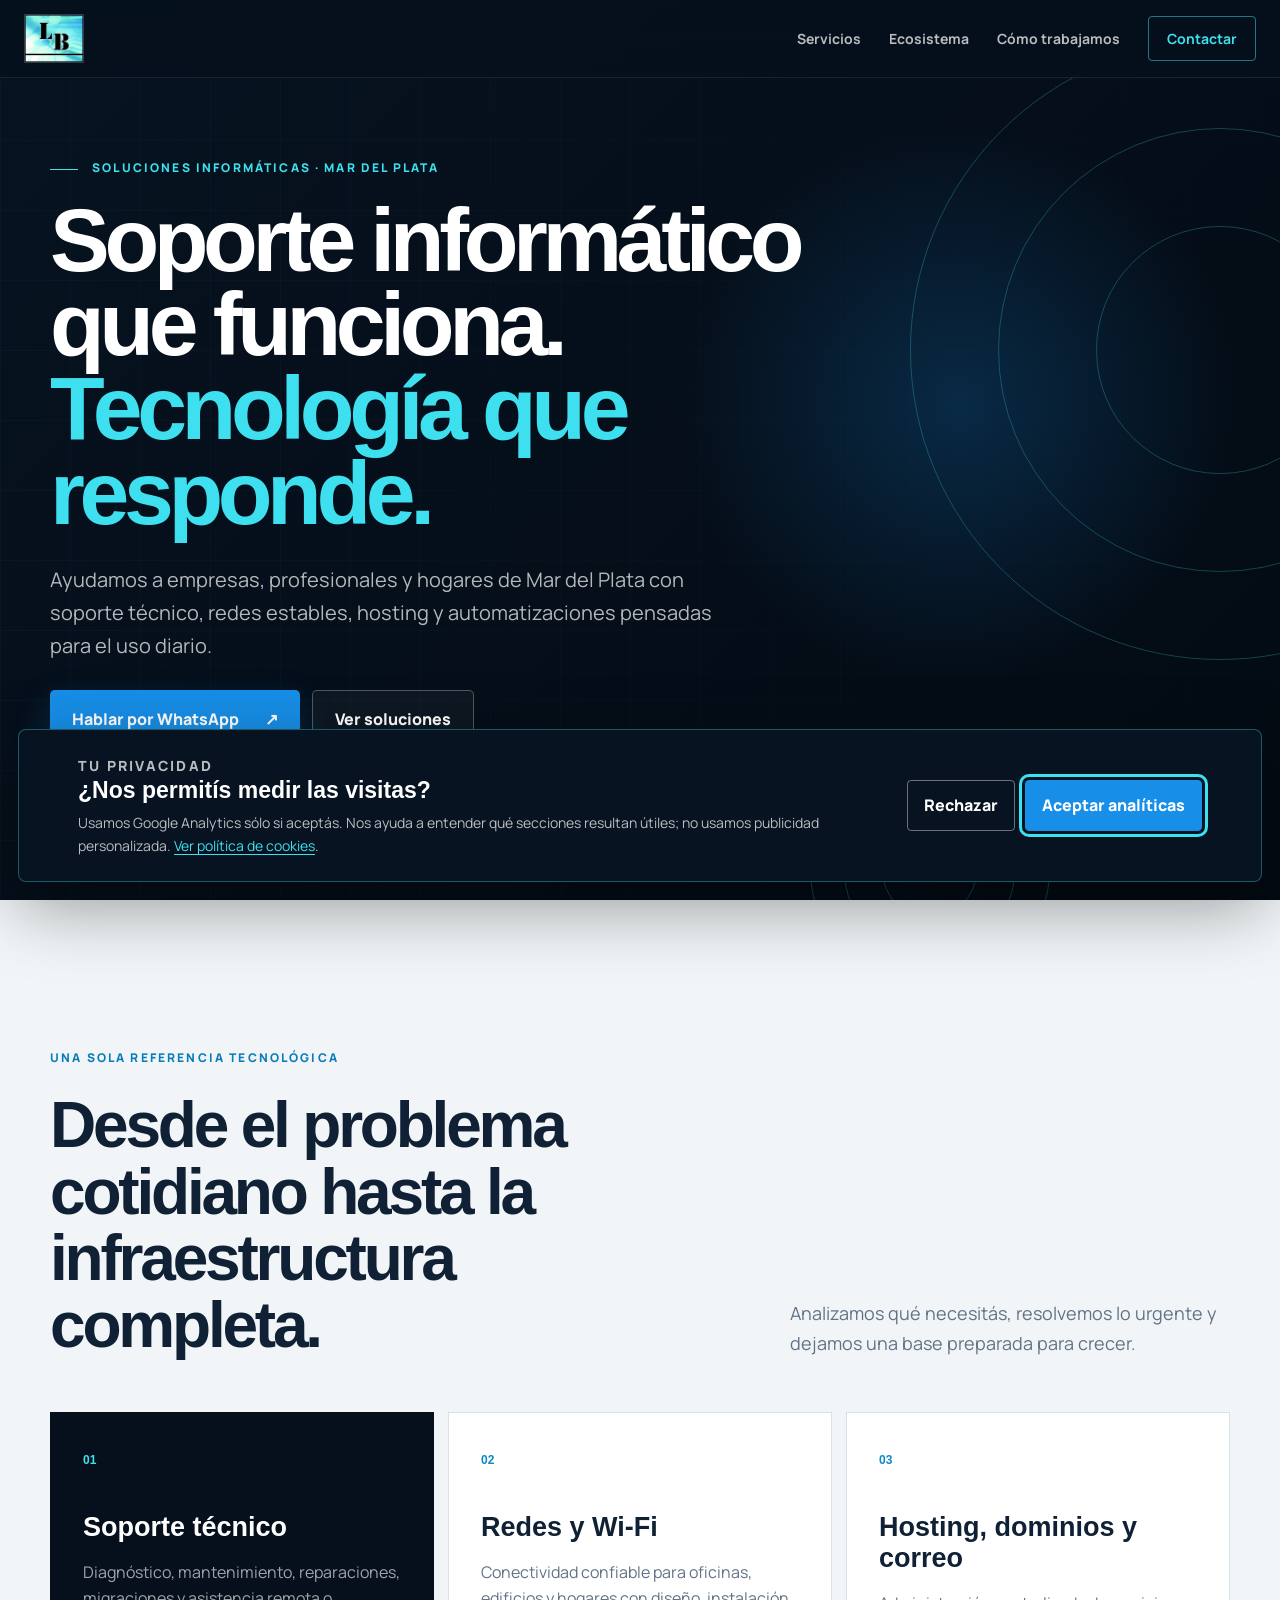
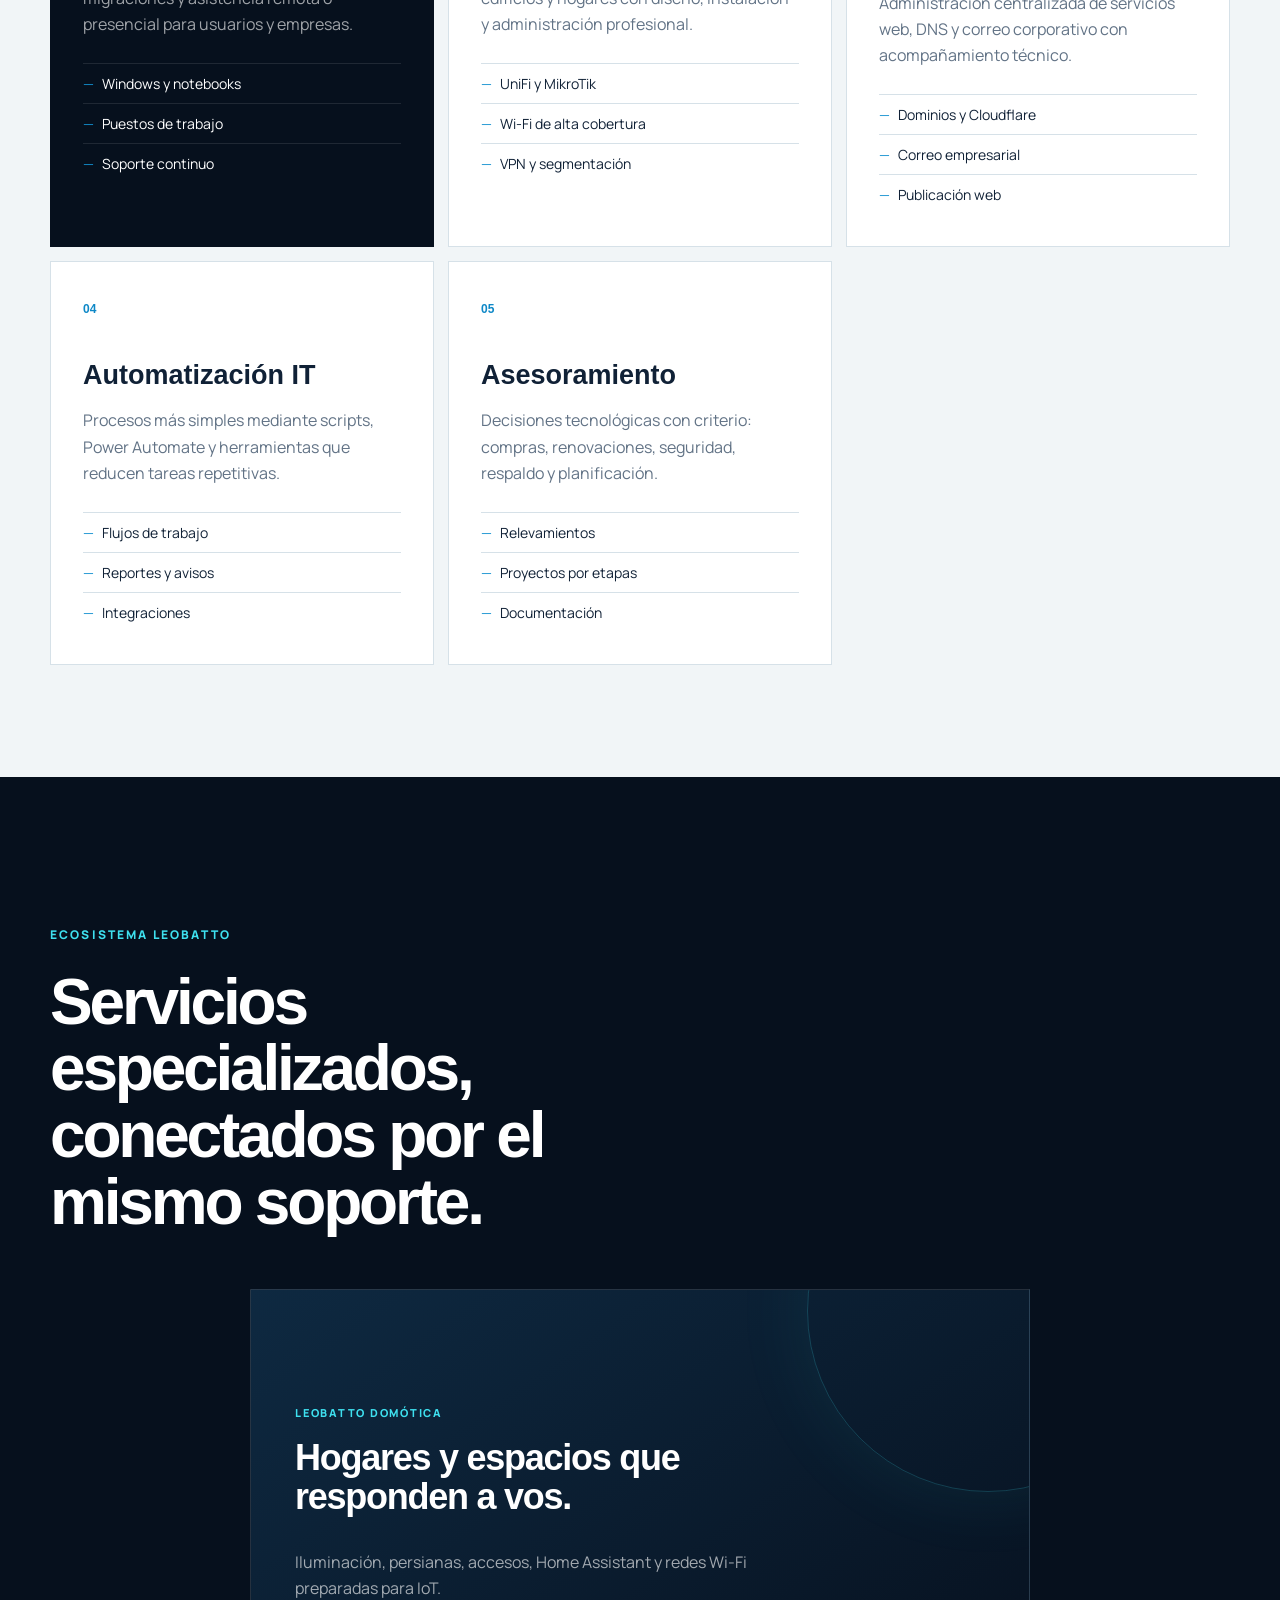
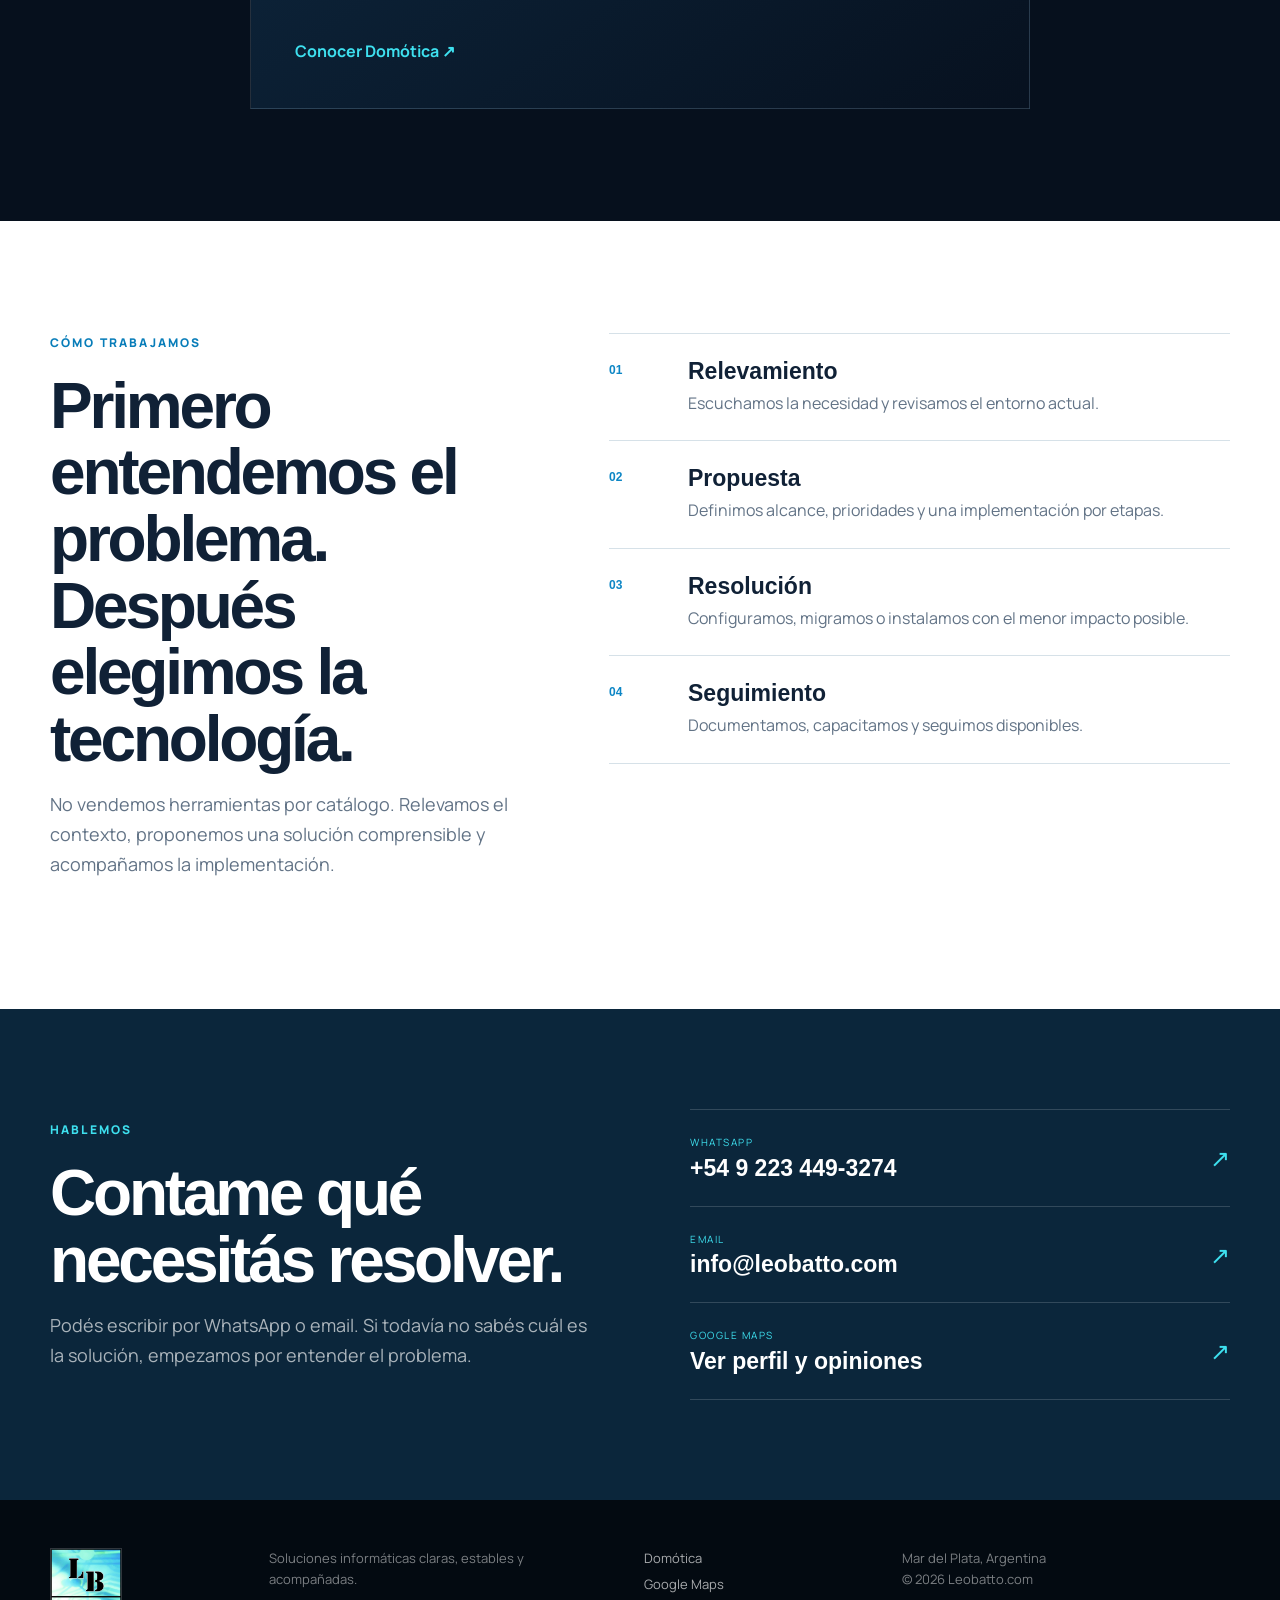
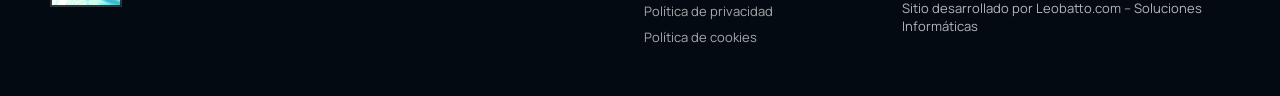
==== commit 148ce543: "Track contact and CTA analytics events" ====
--- a/index.html
+++ b/index.html
@@ -173,7 +173,7 @@
       <a href="#servicios">Servicios</a>
       <a href="#ecosistema">Ecosistema</a>
       <a href="#metodo">Cómo trabajamos</a>
-      <a class="nav-contact" href="#contacto">Contactar</a>
+      <a class="nav-contact" href="#contacto" data-analytics-event="cta_click" data-analytics-name="contactar" data-analytics-location="navegacion">Contactar</a>
     </nav>
   </header>
 
@@ -188,8 +188,8 @@
           <h1>Soporte informático que funciona.<br><em>Tecnología que responde.</em></h1>
           <p>Ayudamos a empresas, profesionales y hogares de Mar del Plata con soporte técnico, redes estables, hosting y automatizaciones pensadas para el uso diario.</p>
           <div class="hero-actions">
-            <a class="button primary" href="https://wa.me/5492234493274?text=Hola%20Leo%2C%20necesito%20asesoramiento%20inform%C3%A1tico." target="_blank" rel="noopener noreferrer">Hablar por WhatsApp <span>↗</span></a>
-            <a class="button secondary" href="#servicios">Ver soluciones</a>
+            <a class="button primary" href="https://wa.me/5492234493274?text=Hola%20Leo%2C%20necesito%20asesoramiento%20inform%C3%A1tico." target="_blank" rel="noopener noreferrer" data-analytics-event="generate_lead" data-analytics-method="whatsapp" data-analytics-location="hero">Hablar por WhatsApp <span>↗</span></a>
+            <a class="button secondary" href="#servicios" data-analytics-event="cta_click" data-analytics-name="ver_soluciones" data-analytics-location="hero">Ver soluciones</a>
           </div>
           <div class="hero-trust"><span>Atención personal</span><span>Soporte remoto y presencial</span><span>Soluciones documentadas</span></div>
         </div>
@@ -213,7 +213,7 @@
       <div class="container">
         <div class="section-heading light"><p class="eyebrow">ECOSISTEMA LEOBATTO</p><h2>Servicios especializados, conectados por el mismo soporte.</h2></div>
         <div class="ecosystem-grid">
-          <a class="ecosystem-card smart" href="https://domotica.leobatto.com/">
+          <a class="ecosystem-card smart" href="https://domotica.leobatto.com/" data-analytics-event="select_content" data-analytics-content-type="ecosistema" data-analytics-item-id="domotica" data-analytics-location="ecosistema">
             <span class="ecosystem-tag">LEOBATTO DOMÓTICA</span>
             <h3>Hogares y espacios que responden a vos.</h3>
             <p>Iluminación, persianas, accesos, Home Assistant y redes Wi‑Fi preparadas para IoT.</p>
@@ -239,15 +239,15 @@
       <div class="container contact-layout">
         <div><p class="eyebrow">HABLEMOS</p><h2>Contame qué necesitás resolver.</h2><p>Podés escribir por WhatsApp o email. Si todavía no sabés cuál es la solución, empezamos por entender el problema.</p></div>
         <div class="contact-actions">
-          <a class="contact-link" href="https://wa.me/5492234493274?text=Hola%20Leo%2C%20necesito%20asesoramiento%20inform%C3%A1tico." target="_blank" rel="noopener noreferrer"><small>WHATSAPP</small><strong>+54 9 223 449-3274</strong><span>↗</span></a>
-          <a class="contact-link" href="mailto:info@leobatto.com"><small>EMAIL</small><strong>info@leobatto.com</strong><span>↗</span></a>
-          <a class="contact-link" href="https://www.google.com/maps/place/Leobatto+Soluciones+Inform%C3%A1ticas/data=!4m2!3m1!1s0x0:0x1ebd419a12dba262" target="_blank" rel="noopener noreferrer"><small>GOOGLE MAPS</small><strong>Ver perfil y opiniones</strong><span>↗</span></a>
+          <a class="contact-link" href="https://wa.me/5492234493274?text=Hola%20Leo%2C%20necesito%20asesoramiento%20inform%C3%A1tico." target="_blank" rel="noopener noreferrer" data-analytics-event="generate_lead" data-analytics-method="whatsapp" data-analytics-location="contacto"><small>WHATSAPP</small><strong>+54 9 223 449-3274</strong><span>↗</span></a>
+          <a class="contact-link" href="mailto:info@leobatto.com" data-analytics-event="generate_lead" data-analytics-method="email" data-analytics-location="contacto"><small>EMAIL</small><strong>info@leobatto.com</strong><span>↗</span></a>
+          <a class="contact-link" href="https://www.google.com/maps/place/Leobatto+Soluciones+Inform%C3%A1ticas/data=!4m2!3m1!1s0x0:0x1ebd419a12dba262" target="_blank" rel="noopener noreferrer" data-analytics-event="select_content" data-analytics-content-type="perfil_comercial" data-analytics-item-id="google_maps" data-analytics-location="contacto"><small>GOOGLE MAPS</small><strong>Ver perfil y opiniones</strong><span>↗</span></a>
         </div>
       </div>
     </section>
   </main>
 
-  <footer><div class="container footer-grid"><a class="brand" href="#inicio"><img src="assets/logo-leobatto.jpg" width="516" height="421" alt="Leobatto"></a><p>Soluciones informáticas claras, estables y acompañadas.</p><div><a href="https://domotica.leobatto.com/">Domótica</a><a href="https://www.google.com/maps/place/Leobatto+Soluciones+Inform%C3%A1ticas/data=!4m2!3m1!1s0x0:0x1ebd419a12dba262" target="_blank" rel="noopener noreferrer">Google Maps</a><a href="/privacidad/">Política de privacidad</a><a href="/cookies/">Política de cookies</a></div><p>Mar del Plata, Argentina<br>© <span id="year"></span> Leobatto.com<br><a class="footer-credit" href="https://leobatto.com/">Sitio desarrollado por Leobatto.com – Soluciones Informáticas</a></p></div></footer>
+  <footer><div class="container footer-grid"><a class="brand" href="#inicio"><img src="assets/logo-leobatto.jpg" width="516" height="421" alt="Leobatto"></a><p>Soluciones informáticas claras, estables y acompañadas.</p><div><a href="https://domotica.leobatto.com/" data-analytics-event="select_content" data-analytics-content-type="ecosistema" data-analytics-item-id="domotica" data-analytics-location="footer">Domótica</a><a href="https://www.google.com/maps/place/Leobatto+Soluciones+Inform%C3%A1ticas/data=!4m2!3m1!1s0x0:0x1ebd419a12dba262" target="_blank" rel="noopener noreferrer" data-analytics-event="select_content" data-analytics-content-type="perfil_comercial" data-analytics-item-id="google_maps" data-analytics-location="footer">Google Maps</a><a href="/privacidad/">Política de privacidad</a><a href="/cookies/">Política de cookies</a></div><p>Mar del Plata, Argentina<br>© <span id="year"></span> Leobatto.com<br><a class="footer-credit" href="https://leobatto.com/">Sitio desarrollado por Leobatto.com – Soluciones Informáticas</a></p></div></footer>
   <script src="assets/app.js" defer></script>
 </body>
 </html>
--- a/assets/styles.css
+++ b/assets/styles.css
@@ -8,6 +8,7 @@
 .contact{padding:100px 0;background:#0b263b;color:#fff}.contact-layout{display:grid;grid-template-columns:1fr 1fr;gap:100px;align-items:center}.contact-layout>div:first-child>p:last-child{color:rgba(255,255,255,.65);font-size:18px}.contact-actions{border-top:1px solid rgba(255,255,255,.16)}.contact-link{display:grid;grid-template-columns:1fr auto;gap:4px;padding:24px 0;border-bottom:1px solid rgba(255,255,255,.16);position:relative}.contact-link small{grid-column:1;font-size:10px;letter-spacing:.15em;color:var(--cyan)}.contact-link strong{font:600 23px var(--display)}.contact-link>span{grid-row:1/3;grid-column:2;align-self:center;font-size:24px;color:var(--cyan)}
 footer{padding:48px 0;background:#030a11;color:#fff}.footer-grid{display:grid;grid-template-columns:.7fr 1.3fr .85fr 1.25fr;gap:35px;align-items:start}.footer-grid .brand img{width:72px}.footer-grid p{margin:0;color:rgba(255,255,255,.48);font-size:13px}.footer-grid>div{display:flex;flex-direction:column;gap:5px;color:rgba(255,255,255,.65);font-size:13px}.footer-grid>div a,.footer-credit{transition:color .2s}.footer-grid>div a:hover,.footer-credit:hover{color:var(--cyan)}.footer-credit{display:inline-block;margin-top:8px;color:rgba(255,255,255,.7);line-height:1.45}
 .legal-main{min-height:calc(100vh - 230px);padding:150px 0 100px;background:linear-gradient(180deg,#eaf1f5 0,#f8fbfd 320px)}.legal-shell{max-width:880px}.legal-kicker{font-size:12px;font-weight:800;letter-spacing:.16em;color:#087db9;text-transform:uppercase;margin:0 0 18px}.legal-main h1{font:600 clamp(2.8rem,6vw,4.8rem)/1.02 var(--display);letter-spacing:-.05em;margin:0 0 22px}.legal-intro{max-width:760px;font-size:19px;color:var(--muted);margin:0 0 42px}.legal-updated{display:inline-block;margin-bottom:36px;padding:8px 12px;border:1px solid var(--line);border-radius:4px;background:#fff;color:var(--muted);font-size:12px;font-weight:700}.legal-content{padding:44px;background:#fff;border:1px solid var(--line);box-shadow:var(--shadow)}.legal-content h2{font:600 27px/1.2 var(--display);margin:38px 0 12px}.legal-content h2:first-child{margin-top:0}.legal-content p,.legal-content li{color:#43566a}.legal-content ul{padding-left:22px}.legal-content a{color:#087db9;text-decoration:underline;text-underline-offset:3px}.legal-note{margin-top:28px;padding:18px 20px;border-left:3px solid var(--cyan);background:#eefafd}.legal-back{display:inline-flex;margin-top:30px;font-weight:800;color:#087db9}
+.cookie-preferences{display:inline-flex;align-items:center;justify-content:center;margin-top:10px;padding:11px 16px;border:1px solid #168bc7;border-radius:4px;background:#fff;color:#087db9;font-weight:800;cursor:pointer}.cookie-preferences:hover{background:#eefafd}.cookie-banner[hidden]{display:none}.cookie-banner{position:fixed;z-index:500;inset:auto 18px 18px;background:#071321;color:#fff;border:1px solid rgba(62,224,239,.34);border-radius:8px;box-shadow:0 24px 70px rgba(0,0,0,.38)}.cookie-banner__content{width:min(1180px,100%);margin:auto;padding:24px 28px;display:grid;grid-template-columns:1fr auto;gap:32px;align-items:center}.cookie-banner__eyebrow{margin:0 0 5px;color:var(--cyan);font-size:11px;font-weight:800;letter-spacing:.16em;text-transform:uppercase}.cookie-banner h2{margin:0 0 6px;font:600 23px/1.2 var(--display)}.cookie-banner p{margin:0;max-width:800px;color:rgba(255,255,255,.72);font-size:14px}.cookie-banner a{color:var(--cyan);text-decoration:underline;text-underline-offset:3px}.cookie-banner__actions{display:flex;gap:10px;flex-wrap:wrap;justify-content:flex-end}.cookie-choice{padding:11px 16px;border-radius:4px;font-weight:800;cursor:pointer}.cookie-choice--primary{border:1px solid var(--blue);background:var(--blue);color:#fff}.cookie-choice--secondary{border:1px solid rgba(255,255,255,.4);background:transparent;color:#fff}.cookie-choice:focus-visible,.cookie-preferences:focus-visible{outline:3px solid var(--cyan);outline-offset:3px}
 @media(max-width:980px){.site-header nav{display:none;position:absolute;top:78px;left:16px;right:16px;padding:20px;flex-direction:column;align-items:stretch;background:rgba(6,16,29,.98);border:1px solid rgba(255,255,255,.1)}.site-header nav.open{display:flex}.menu-button{display:block}.hero{height:auto;min-height:900px}.hero-layout,.section-heading,.method-layout,.contact-layout{grid-template-columns:1fr;gap:46px}.hero-layout{padding:150px 0 90px}.section-heading .eyebrow{grid-column:auto;margin-bottom:-22px}.service-grid{grid-template-columns:1fr 1fr}.footer-grid{grid-template-columns:1fr 1fr}}
-@media(max-width:680px){.container{width:min(100% - 32px,1180px)}.site-header{height:68px;padding:0 16px}.site-header nav{top:68px}.brand img{width:52px}.hero-layout{padding:120px 0 70px}.hero h1{font-size:3.2rem}.hero-copy>p:not(.eyebrow){font-size:17px}.button{width:100%}.hero-trust{flex-direction:column;gap:7px}.section{padding:76px 0}.service-grid,.ecosystem-grid{grid-template-columns:1fr}.service-card{min-height:auto}.ecosystem-card{min-height:390px;padding:32px}.ecosystem-card h3{font-size:30px}.contact{padding:76px 0}.contact-link strong{font-size:18px}.footer-grid{grid-template-columns:1fr}.legal-main{padding:112px 0 70px}.legal-content{padding:26px 22px}.legal-intro{font-size:17px}}
+@media(max-width:680px){.container{width:min(100% - 32px,1180px)}.site-header{height:68px;padding:0 16px}.site-header nav{top:68px}.brand img{width:52px}.hero-layout{padding:120px 0 70px}.hero h1{font-size:3.2rem}.hero-copy>p:not(.eyebrow){font-size:17px}.button{width:100%}.hero-trust{flex-direction:column;gap:7px}.section{padding:76px 0}.service-grid,.ecosystem-grid{grid-template-columns:1fr}.service-card{min-height:auto}.ecosystem-card{min-height:390px;padding:32px}.ecosystem-card h3{font-size:30px}.contact{padding:76px 0}.contact-link strong{font-size:18px}.footer-grid{grid-template-columns:1fr}.legal-main{padding:112px 0 70px}.legal-content{padding:26px 22px}.legal-intro{font-size:17px}.cookie-banner{inset:auto 10px 10px}.cookie-banner__content{padding:20px;grid-template-columns:1fr;gap:18px}.cookie-banner__actions{display:grid;grid-template-columns:1fr 1.35fr}.cookie-choice{padding-inline:10px}}
 @media(prefers-reduced-motion:reduce){html{scroll-behavior:auto}*,*:before,*:after{transition:none!important}}
